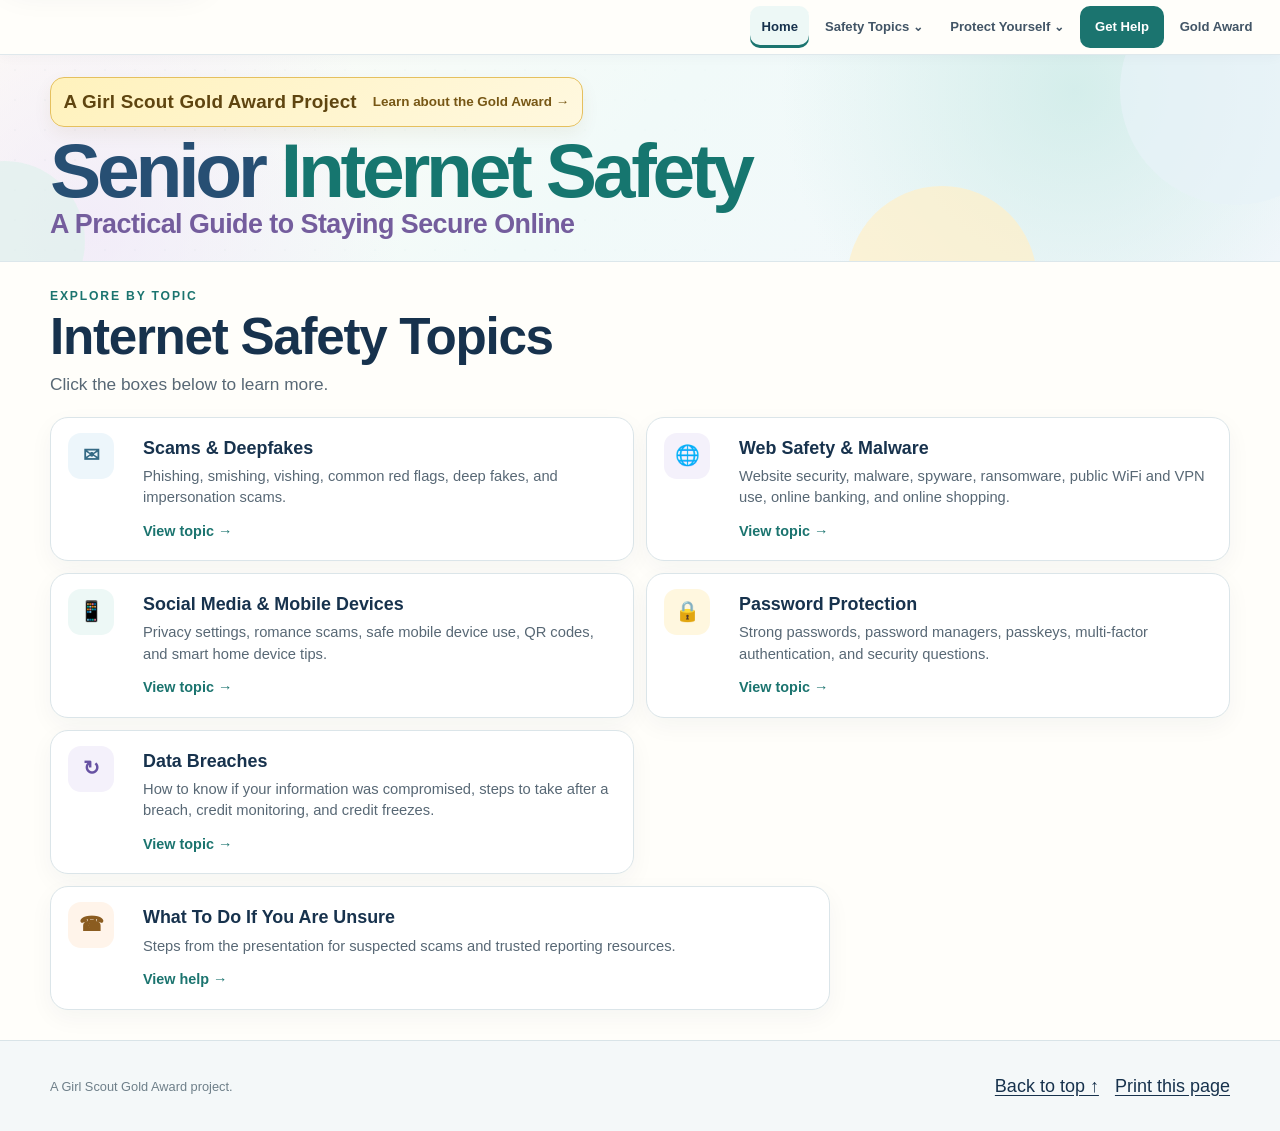
==== index.html @ 4752bda4 "First checkin" ====
<!DOCTYPE html>

<html lang="en">
<head>
<meta charset="utf-8"/>
<meta content="width=device-width, initial-scale=1" name="viewport"/>
<meta content="Online Safety for Seniors. A Girl Scout Gold Award project." name="description"/>
<meta content="#fffefa" name="theme-color"/>
<title>Online Safety for Seniors | Senior Internet Safety</title>
<link href="css/styles.css" rel="stylesheet"/>
</head>
<body>
<a class="skip-link" href="#main">Skip to main content</a>
<header class="site-header" id="top">
<div class="nav-shell">
<button aria-controls="site-nav" aria-expanded="false" aria-label="Open navigation" class="menu-button" type="button"><span aria-hidden="true">☰</span></button>
<nav aria-label="Main navigation" class="site-nav" id="site-nav"><a aria-current="page" href="index.html">Home</a><details class="nav-group"><summary class="nav-group-label">Safety Topics <span aria-hidden="true" class="nav-arrow">⌄</span></summary><div class="nav-dropdown"><a href="scams.html">Scams &amp; Deepfakes</a><a href="web-safety.html">Web Safety &amp; Malware</a><a href="social-mobile.html">Social Media &amp; Mobile</a></div></details><details class="nav-group"><summary class="nav-group-label">Protect Yourself <span aria-hidden="true" class="nav-arrow">⌄</span></summary><div class="nav-dropdown"><a href="protect-yourself.html">Password Protection</a><a href="data-breaches.html">Data Breaches &amp; Credit Protection</a></div></details><a class="nav-help" href="get-help.html">Get Help</a><a href="gold-award.html">Gold Award</a></nav>
</div>
</header>
<main id="main">
<section aria-labelledby="hero-title" class="hero home-hero">
<div aria-hidden="true" class="hero-orb orb-one"></div>
<div aria-hidden="true" class="hero-orb orb-two"></div>
<div aria-hidden="true" class="hero-orb orb-three"></div>
<div class="shell home-hero-grid">
<div class="hero-copy">
<a aria-label="Learn about this Girl Scout Gold Award project" class="gold-award-banner" href="gold-award.html">
<span class="gold-award-label">A Girl Scout Gold Award Project</span>
<span class="gold-award-link">Learn about the Gold Award →</span>
</a>
<h1 id="hero-title"><span class="hero-title-senior">Senior</span> <span class="hero-title-security">Internet Safety</span></h1>
<p class="hero-tagline">A Practical Guide to Staying Secure Online</p>
</div>
</div>
</section>
<section aria-labelledby="topics-title" class="section topic-directory">
<div class="shell">
<div class="section-heading compact-heading">
<p class="eyebrow teal">Explore by topic</p>
<h2 id="topics-title">Internet Safety Topics</h2>
<p>Click the boxes below to learn more.</p>
</div>
<div class="topic-grid">
<a class="topic-link-card" href="scams.html"><span class="topic-card-icon">✉</span><div><h3>Scams &amp; Deepfakes</h3><p>Phishing, smishing, vishing, common red flags, deep fakes, and impersonation scams.</p><strong>View topic →</strong></div></a>
<a class="topic-link-card" href="web-safety.html"><span class="topic-card-icon">🌐</span><div><h3>Web Safety &amp; Malware</h3><p>Website security, malware, spyware, ransomware, public WiFi and VPN use, online banking, and online shopping.</p><strong>View topic →</strong></div></a>
<a class="topic-link-card" href="social-mobile.html"><span class="topic-card-icon">📱</span><div><h3>Social Media &amp; Mobile Devices</h3><p>Privacy settings, romance scams, safe mobile device use, QR codes, and smart home device tips.</p><strong>View topic →</strong></div></a>
<a class="topic-link-card" href="protect-yourself.html"><span class="topic-card-icon">🔒</span><div><h3>Password Protection</h3><p>Strong passwords, password managers, passkeys, multi-factor authentication, and security questions.</p><strong>View topic →</strong></div></a>
<a class="topic-link-card" href="data-breaches.html"><span class="topic-card-icon">↻</span><div><h3>Data Breaches</h3><p>How to know if your information was compromised, steps to take after a breach, credit monitoring, and credit freezes.</p><strong>View topic →</strong></div></a>
<a class="topic-link-card topic-help-card" href="get-help.html"><span class="topic-card-icon">☎</span><div><h3>What To Do If You Are Unsure</h3><p>Steps from the presentation for suspected scams and trusted reporting resources.</p><strong>View help →</strong></div></a>
</div>
</div>
</section>
</main>
<footer class="site-footer">
<div class="shell footer-grid">
<div><p class="footer-small">A Girl Scout Gold Award project.</p></div>
<div class="footer-links"><a href="#top">Back to top ↑</a><button id="print-page" type="button">Print this page</button></div>
</div>
</footer>
<script defer="" src="js/script.js"></script>
</body>
</html>
---- css/styles.css ----
:root {
  --navy: #241a4c;
  --navy-2: #312566;
  --purple: #6655dc;
  --purple-soft: #f0edff;
  --violet: #8b5cf6;
  --teal: #0f9f94;
  --teal-soft: #e8f8f6;
  --gold: #f3b51b;
  --gold-soft: #fff6d9;
  --red: #c43b4e;
  --red-soft: #fff0f2;
  --ink: #1f2430;
  --muted: #5e6472;
  --line: #dedfea;
  --paper: #ffffff;
  --wash: #f8f8fc;
  --shadow: 0 18px 50px rgba(38, 26, 76, .10);
  --radius-lg: 28px;
  --radius-md: 18px;
  --radius-sm: 12px;
  --max: 1180px;
  --base-size: 18px;
}

* { box-sizing: border-box; }
html { scroll-behavior: smooth; scroll-padding-top: 92px; }
body {
  margin: 0;
  font-family: Inter, ui-sans-serif, system-ui, -apple-system, BlinkMacSystemFont, "Segoe UI", sans-serif;
  color: var(--ink);
  background: var(--paper);
  font-size: var(--base-size);
  line-height: 1.6;
  text-rendering: optimizeLegibility;
}
body.large-text { --base-size: 20px; }
button, a { font: inherit; }
a { color: inherit; }
button { cursor: pointer; }
img, svg { max-width: 100%; }

.skip-link {
  position: fixed;
  top: 8px;
  left: 8px;
  z-index: 999;
  transform: translateY(-160%);
  background: #fff;
  color: #111;
  padding: .65rem 1rem;
  border-radius: 8px;
  box-shadow: var(--shadow);
}
.skip-link:focus { transform: translateY(0); }

.shell { width: min(calc(100% - 36px), var(--max)); margin-inline: auto; }

.site-header {
  position: sticky;
  top: 0;
  z-index: 100;
  background: rgba(255,255,255,.95);
  backdrop-filter: blur(14px);
  border-bottom: 1px solid rgba(222,223,234,.85);
}
.nav-shell {
  min-height: 78px;
  width: min(calc(100% - 32px), 1260px);
  margin-inline: auto;
  display: flex;
  align-items: center;
  gap: 18px;
}
.brand {
  display: inline-flex;
  align-items: center;
  gap: 0;
  color: var(--navy);
  text-decoration: none;
  min-width: max-content;
}
.brand strong { display: block; font-size: 1rem; line-height: 1.1; }
.brand small { display: block; color: var(--muted); font-size: .72rem; margin-top: 3px; white-space: nowrap; }
.site-nav {
  margin-left: auto;
  display: flex;
  align-items: center;
  gap: 4px;
}
.site-nav a {
  text-decoration: none;
  font-weight: 700;
  font-size: .82rem;
  padding: .62rem .72rem;
  border-radius: 10px;
  color: #464b58;
}
.site-nav a:hover, .site-nav a:focus-visible { background: var(--purple-soft); color: var(--navy); }
.site-nav .nav-help { background: var(--navy); color: #fff; padding-inline: .95rem; }
.site-nav .nav-help:hover, .site-nav .nav-help:focus-visible { background: var(--purple); color: #fff; }
.menu-button { display: none; }

.hero {
  position: relative;
  overflow: hidden;
  background:
    radial-gradient(circle at 78% 12%, rgba(126,91,255,.42), transparent 30%),
    linear-gradient(135deg, #201844 0%, #2d215c 52%, #211b47 100%);
  color: #fff;
  padding: 84px 0 72px;
}
.hero::before {
  content: "";
  position: absolute;
  inset: 0;
  background-image: linear-gradient(rgba(255,255,255,.022) 1px, transparent 1px), linear-gradient(90deg, rgba(255,255,255,.022) 1px, transparent 1px);
  background-size: 34px 34px;
  mask-image: linear-gradient(to bottom, rgba(0,0,0,.55), transparent);
}
.hero-orb { position: absolute; border-radius: 999px; filter: saturate(110%); opacity: .9; }
.orb-one { width: 250px; height: 250px; right: -90px; top: -62px; background: rgba(96,78,214,.46); }
.orb-two { width: 200px; height: 200px; right: 13%; bottom: -120px; background: rgba(243,181,27,.22); }
.orb-three { width: 170px; height: 170px; left: -80px; bottom: -50px; background: rgba(15,159,148,.22); }
.hero-grid {
  position: relative;
  z-index: 1;
  display: grid;
  grid-template-columns: 1.2fr .8fr;
  gap: 60px;
  align-items: center;
}
.eyebrow {
  margin: 0 0 .5rem;
  font-size: .76rem;
  text-transform: uppercase;
  letter-spacing: .15em;
  font-weight: 900;
  color: #d2cafe;
}
.eyebrow.gold { color: var(--gold); }
.eyebrow.purple { color: var(--purple); }
.eyebrow.teal { color: var(--teal); }
.eyebrow.red { color: var(--red); }
.hero h1 {
  font-family: Georgia, "Times New Roman", serif;
  font-size: clamp(3.1rem, 7vw, 5.8rem);
  line-height: .95;
  margin: 0 0 1.25rem;
  letter-spacing: -.04em;
}
.hero-subtitle { max-width: 760px; font-size: clamp(1.15rem, 2.1vw, 1.45rem); color: #e7e2f7; margin: 0 0 1.1rem; }
.presented-by { color: #bbb5d3; margin: 0 0 1.5rem; }
.presented-by strong { color: #fff; }
.hero-actions { display: flex; flex-wrap: wrap; gap: 12px; margin: 1.6rem 0 1.25rem; }
.button {
  display: inline-flex;
  align-items: center;
  justify-content: center;
  gap: .4rem;
  border-radius: 12px;
  padding: .82rem 1.05rem;
  font-weight: 850;
  text-decoration: none;
  border: 2px solid transparent;
  transition: transform .18s ease, box-shadow .18s ease, background .18s ease;
}
.button:hover { transform: translateY(-2px); }
.button-primary { background: var(--gold); color: #2c2452; box-shadow: 0 10px 22px rgba(243,181,27,.18); }
.button-secondary { background: rgba(255,255,255,.08); color: #fff; border-color: rgba(255,255,255,.35); }
.button-outline { border-color: var(--navy); color: var(--navy); background: #fff; }
.hero-note { max-width: 700px; font-size: .92rem; color: #c8c3da; padding-left: 1rem; border-left: 3px solid var(--gold); }
.hero-card {
  background: rgba(255,255,255,.96);
  color: var(--ink);
  border-radius: var(--radius-lg);
  padding: 28px;
  box-shadow: 0 24px 70px rgba(10,7,28,.26);
}
.card-kicker { color: var(--teal); font-weight: 900; text-transform: uppercase; letter-spacing: .13em; font-size: .72rem; margin: 0; }
.hero-card h2 { font-family: Georgia, serif; color: var(--navy); font-size: 1.7rem; margin: .35rem 0 1.1rem; }
.golden-rules { list-style: none; padding: 0; margin: 0; display: grid; gap: 12px; }
.golden-rules li { display: grid; grid-template-columns: 38px 1fr; gap: 10px; align-items: start; }
.golden-rules span { width: 32px; height: 32px; border-radius: 50%; display: grid; place-items: center; background: var(--gold); color: var(--navy); font-weight: 900; }
.golden-rules p { margin: 0; font-size: .9rem; color: #4c5060; }
.golden-rules strong { color: var(--ink); }

.quick-strip { background: #fff; border-bottom: 1px solid var(--line); }
.quick-grid { display: grid; grid-template-columns: repeat(4, 1fr); gap: 0; }
.quick-card {
  display: flex;
  align-items: center;
  gap: 12px;
  padding: 22px 16px;
  text-decoration: none;
  border-right: 1px solid var(--line);
}
.quick-card:first-child { border-left: 1px solid var(--line); }
.quick-card:hover { background: var(--wash); }
.quick-icon { width: 42px; height: 42px; border-radius: 13px; background: var(--purple-soft); color: var(--purple); display: grid; place-items: center; font-weight: 950; font-size: 1.1rem; flex: 0 0 auto; }
.quick-icon.danger { background: var(--red-soft); color: var(--red); }
.quick-icon.help { background: var(--teal-soft); color: var(--teal); }
.quick-card strong { display: block; font-size: .86rem; color: var(--navy); }
.quick-card small { display: block; font-size: .72rem; color: var(--muted); }

.section { padding: 92px 0; }
.section-light { background: var(--wash); }
.section-tint { background: #f7f5ff; }
.section-dark { background: linear-gradient(135deg, #25194d, #36256e); color: #fff; }
.section-number-row { display: flex; align-items: center; justify-content: space-between; margin-bottom: 12px; }
.section-number { font-family: Georgia, serif; font-size: 4rem; line-height: 1; color: var(--gold); font-weight: 800; }
.section-icon { width: 58px; height: 58px; border-radius: 16px; background: var(--purple); color: #fff; display: grid; place-items: center; font-weight: 900; box-shadow: 0 10px 20px rgba(102,85,220,.18); }
.section-icon.glow { background: linear-gradient(135deg, #775cff, #9f67ff); box-shadow: 0 0 30px rgba(130,91,255,.4); }
.section-heading { max-width: 850px; margin-bottom: 34px; }
.section-heading h2 { font-family: Georgia, "Times New Roman", serif; color: var(--navy); font-size: clamp(2.3rem, 4vw, 3.7rem); line-height: 1.08; letter-spacing: -.025em; margin: .25rem 0 1rem; }
.section-heading p:not(.eyebrow) { color: var(--muted); font-size: 1.08rem; margin: 0; }
.section-heading.inverse h2, .section-heading.inverse p:not(.eyebrow) { color: #fff; }
.section-heading.inverse p:not(.eyebrow) { color: #d7d0e9; }
.section-heading.centered { text-align: center; max-width: 800px; margin: 0 auto 38px; }
.compact-heading { margin-bottom: 26px; }

.spotter-layout { display: grid; grid-template-columns: .86fr 1.14fr; gap: 34px; align-items: center; }
.phone-demo { width: min(100%, 440px); margin-inline: auto; background: #171821; padding: 16px; border: 10px solid #171821; border-radius: 34px; box-shadow: var(--shadow); }
.phone-top { display: flex; justify-content: space-between; align-items: center; color: #fff; padding: 2px 8px 12px; font-size: .72rem; }
.message-meta { color: #c5c8d4; font-size: .72rem; text-align: center; padding: 10px 6px 16px; }
.message-bubble { background: #e9e9ee; color: #11131a; padding: 16px 18px; border-radius: 20px 20px 20px 6px; font-size: .9rem; line-height: 1.45; }
.fake-link { color: #285bba; text-decoration: underline; overflow-wrap: anywhere; }
.demo-caption { color: #aeb2c1; font-size: .68rem; margin: 12px 6px 2px; text-align: center; }
.red-flag-panel { background: #fff; border: 1px solid var(--line); border-radius: var(--radius-lg); padding: 30px; box-shadow: var(--shadow); }
.red-flag-panel h3 { color: var(--navy); font-family: Georgia, serif; font-size: 1.8rem; margin: 0; }
.red-flag-panel > p { color: var(--muted); margin: .2rem 0 1rem; }
.flag-buttons { display: flex; flex-wrap: wrap; gap: 10px; }
.flag-choice { border: 2px solid #d8d4ef; background: #fff; color: var(--navy); border-radius: 999px; padding: .6rem .8rem; font-weight: 800; }
.flag-choice:hover, .flag-choice.active { border-color: var(--purple); background: var(--purple-soft); }
.flag-result { min-height: 84px; margin: 18px 0; border-left: 4px solid var(--purple); background: #f7f5ff; border-radius: 0 12px 12px 0; padding: 14px 16px; color: #4c4861; }
.safe-response { display: flex; gap: 12px; background: var(--teal-soft); color: #234843; padding: 15px 16px; border-radius: 14px; }
.safe-response > span { width: 28px; height: 28px; display: grid; place-items: center; border-radius: 50%; background: var(--teal); color: #fff; font-weight: 900; flex: 0 0 auto; }
.safe-response p { margin: 0; }

.three-cards, .four-cards { display: grid; gap: 18px; margin: 30px 0; }
.three-cards { grid-template-columns: repeat(3, 1fr); }
.four-cards { grid-template-columns: repeat(4, 1fr); }
.info-card { border: 1px solid var(--line); border-radius: var(--radius-md); padding: 24px; background: #fff; box-shadow: 0 8px 24px rgba(31,36,48,.045); }
.info-card h3 { color: var(--navy); font-size: 1.25rem; margin: .8rem 0 .45rem; }
.info-card p { color: var(--muted); margin: 0; }
.info-card.emphasized { border-top: 5px solid var(--purple); }
.mini-icon { width: 46px; height: 46px; border-radius: 13px; background: var(--purple-soft); color: var(--purple); display: grid; place-items: center; font-weight: 900; font-size: 1.05rem; }
.scam-types .info-card:nth-child(2) .mini-icon { background: var(--teal-soft); color: var(--teal); }
.scam-types .info-card:nth-child(3) .mini-icon { background: var(--gold-soft); color: #956800; }

.content-grid { display: grid; gap: 22px; margin: 34px 0; }
.two-wide { grid-template-columns: repeat(2, 1fr); }
.panel { background: var(--wash); border-radius: var(--radius-md); border: 1px solid var(--line); padding: 28px; }
.panel-red { background: var(--red-soft); border-color: #f0c6cd; }
.panel-violet { background: var(--purple-soft); border-color: #d9d1ff; }
.panel-label { margin: 0 0 .25rem; font-size: .72rem; font-weight: 900; text-transform: uppercase; letter-spacing: .12em; color: var(--red); }
.panel-violet .panel-label { color: var(--purple); }
.panel h3 { font-family: Georgia, serif; color: var(--navy); font-size: 1.65rem; margin: .2rem 0 .8rem; }
ul { padding-left: 1.2rem; }
li + li { margin-top: .45rem; }
.check-list { list-style: none; padding: 0; margin: 0; }
.check-list li { position: relative; padding-left: 1.8rem; }
.check-list li::before { content: "✓"; position: absolute; left: 0; top: .05rem; width: 1.25rem; height: 1.25rem; display: grid; place-items: center; border-radius: 50%; background: var(--teal); color: #fff; font-size: .7rem; font-weight: 900; }
.warning-list li::before { content: "!"; background: var(--red); }
.callout { background: #fff; border-radius: 12px; padding: 14px 16px; border: 1px solid #d9d1ff; margin: 1rem 0; }
.small-note { color: var(--muted); font-size: .86rem; }

.scam-tabs { border: 1px solid var(--line); border-radius: var(--radius-md); overflow: hidden; margin: 36px 0; box-shadow: 0 12px 28px rgba(31,36,48,.05); }
.tab-list { display: grid; grid-template-columns: repeat(3, 1fr); background: #f4f3fa; border-bottom: 1px solid var(--line); }
.tab-list button { border: 0; padding: .9rem; background: transparent; color: var(--navy); font-weight: 850; }
.tab-list button[aria-selected="true"] { background: var(--navy); color: #fff; }
.tab-panel { padding: 28px; background: #fff; }
.tab-panel h3 { font-family: Georgia, serif; font-size: 1.55rem; color: var(--navy); margin: 0 0 1rem; }
.example-stack { display: grid; gap: 10px; }
.example-stack p { margin: 0; background: var(--purple-soft); border-radius: 10px; padding: 11px 13px; }

.response-card { border-radius: var(--radius-lg); padding: 30px; margin: 38px 0 20px; display: grid; grid-template-columns: .78fr 1.22fr; gap: 28px; align-items: start; }
.response-card-important { background: linear-gradient(135deg, #fff5f6, #f8f5ff); border: 1px solid #f0c6cd; }
.response-card h3 { font-family: Georgia, serif; color: var(--navy); font-size: 2rem; margin: .25rem 0 0; }
.steps-list { list-style: none; padding: 0; margin: 0; display: grid; gap: 12px; }
.steps-list li { display: grid; grid-template-columns: 36px 1fr; gap: 10px; align-items: start; }
.steps-list li > span { width: 32px; height: 32px; border-radius: 50%; display: grid; place-items: center; background: var(--gold); color: var(--navy); font-weight: 900; }
.steps-list p { margin: 0; }

.action-details, .learning-details { border: 1px solid var(--line); border-radius: var(--radius-md); background: #fff; overflow: hidden; margin-top: 18px; }
.action-details summary, .learning-details summary { list-style: none; cursor: pointer; padding: 20px 22px; font-weight: 900; color: var(--navy); display: flex; justify-content: space-between; gap: 16px; align-items: center; }
.action-details summary::-webkit-details-marker, .learning-details summary::-webkit-details-marker { display: none; }
.action-details summary::after, .learning-details summary::after { content: "+"; width: 30px; height: 30px; border-radius: 50%; background: var(--purple-soft); color: var(--purple); display: grid; place-items: center; flex: 0 0 auto; }
details[open] summary::after { content: "−"; }
.details-body { border-top: 1px solid var(--line); padding: 22px; }
.two-columns { display: grid; grid-template-columns: repeat(2, 1fr); gap: 28px; }
.two-columns h3 { color: var(--navy); margin-top: 0; }

.deepfake-story { display: grid; grid-template-columns: .8fr 70px 1.2fr; gap: 18px; align-items: center; background: rgba(255,255,255,.08); border: 1px solid rgba(255,255,255,.15); border-radius: var(--radius-lg); padding: 28px; }
.story-call { display: flex; align-items: center; gap: 14px; background: #fff; color: var(--ink); padding: 18px; border-radius: 16px; }
.avatar { width: 52px; height: 52px; border-radius: 50%; background: linear-gradient(135deg, var(--purple), var(--teal)); color: #fff; display: grid; place-items: center; font-weight: 900; flex: 0 0 auto; }
.story-call small, .story-call strong { display: block; }
.story-call p { margin: .45rem 0 0; color: var(--muted); }
.story-arrow { font-size: 2.5rem; color: var(--gold); text-align: center; }
.story-lessons h3 { font-family: Georgia, serif; font-size: 1.7rem; margin: 0 0 .6rem; }
.story-lessons em { color: var(--gold); font-style: normal; }
.story-lessons p { color: #d4cde6; margin: 0; }
.verify-grid { display: grid; grid-template-columns: repeat(5, 1fr); gap: 14px; margin-top: 26px; }
.verify-grid article { background: rgba(255,255,255,.08); border: 1px solid rgba(255,255,255,.14); border-radius: 16px; padding: 18px; }
.verify-grid span { width: 34px; height: 34px; border-radius: 50%; background: var(--gold); color: var(--navy); display: grid; place-items: center; font-weight: 900; }
.verify-grid h3 { font-size: 1.05rem; margin: .8rem 0 .35rem; }
.verify-grid p { color: #d6d0e7; margin: 0; font-size: .85rem; }

.browser-card { border: 1px solid var(--line); border-radius: var(--radius-lg); overflow: hidden; box-shadow: var(--shadow); margin: 30px 0; }
.browser-toolbar { background: #efeff5; padding: 12px 16px; display: flex; gap: 18px; align-items: center; }
.browser-dots { color: #a6a8b2; letter-spacing: .2em; font-size: .7rem; }
.address-bar { flex: 1; background: #fff; border: 1px solid #d9dae2; border-radius: 9px; padding: 7px 12px; font-size: .82rem; color: #424754; overflow-wrap: anywhere; }
.browser-body { display: grid; grid-template-columns: 1fr .9fr; gap: 36px; align-items: center; padding: 32px; background: #fff; }
.browser-body h3 { font-family: Georgia, serif; color: var(--navy); font-size: 1.8rem; margin: .2rem 0 .6rem; }
.url-parts { background: #171821; color: #fff; border-radius: 15px; padding: 20px; font-family: ui-monospace, SFMono-Regular, Menlo, Consolas, monospace; overflow-wrap: anywhere; }
.url-fake { color: #ff969f; text-decoration: line-through; text-decoration-thickness: 2px; }
.url-real { color: #83e1d8; font-weight: 900; }
.url-parts small { display: block; font-family: inherit; color: #bfc2cf; margin-top: 10px; }
.malware-grid { display: grid; grid-template-columns: repeat(4, 1fr); gap: 14px; }
.malware-grid article { background: var(--wash); border-radius: 12px; padding: 16px; }
.malware-grid h3 { margin: 0 0 .35rem; color: var(--navy); }
.malware-grid p { margin: 0; color: var(--muted); }
.wifi-banner { margin: 36px 0; background: var(--navy); color: #fff; border-radius: var(--radius-lg); display: grid; grid-template-columns: .8fr 1.2fr; gap: 30px; padding: 32px; }
.wifi-copy h3 { font-family: Georgia, serif; font-size: 1.85rem; margin: .25rem 0 .6rem; }
.wifi-copy p { color: #d6d0e7; margin-bottom: 0; }
.wifi-actions { display: grid; gap: 12px; align-content: center; }
.wifi-actions div { background: rgba(255,255,255,.08); border: 1px solid rgba(255,255,255,.13); border-radius: 12px; padding: 14px 16px; }
.wifi-actions strong, .wifi-actions span { display: block; }
.wifi-actions strong { color: var(--gold); }
.feature-columns { margin-top: 28px; }
.feature-columns article { border-top: 4px solid var(--teal); padding-top: 20px; }
.feature-columns h3 { color: var(--navy); font-family: Georgia, serif; font-size: 1.55rem; margin: .25rem 0 .6rem; }

.privacy-layout { display: grid; grid-template-columns: repeat(3, 1fr); gap: 18px; }
.privacy-card { background: #fff; border: 1px solid #ded9f6; border-radius: var(--radius-md); padding: 24px; }
.privacy-icon { width: 46px; height: 46px; border-radius: 13px; display: grid; place-items: center; background: var(--purple-soft); }
.privacy-card h3 { color: var(--navy); margin: .8rem 0 .35rem; }
.privacy-card p { margin: 0; color: var(--muted); }
.romance-card { display: grid; grid-template-columns: .85fr 1.15fr; gap: 28px; align-items: start; margin: 28px 0; background: #fff; border: 1px solid #f0c6cd; border-radius: var(--radius-lg); padding: 28px; }
.romance-card h3 { font-family: Georgia, serif; color: var(--navy); font-size: 1.8rem; margin: .25rem 0 .55rem; }
.romance-card p { margin-bottom: 0; color: var(--muted); }

.password-scorecard { background: var(--navy); color: #fff; border-radius: var(--radius-lg); padding: 30px; display: grid; grid-template-columns: .8fr 1.2fr; gap: 34px; align-items: center; }
.password-intro h3 { font-family: Georgia, serif; font-size: 1.9rem; margin: .25rem 0 .6rem; }
.password-intro p:not(.eyebrow) { color: #d5cfe7; }
.score-grid { display: grid; grid-template-columns: repeat(2, 1fr); gap: 10px; }
.score-grid div { background: rgba(255,255,255,.09); border: 1px solid rgba(255,255,255,.13); border-radius: 14px; padding: 16px; }
.score-grid span, .score-grid strong, .score-grid small { display: block; }
.score-grid span { color: var(--gold); font-size: 1.2rem; font-weight: 900; }
.score-grid strong { margin: .15rem 0; }
.score-grid small { color: #cfc9e2; }
.security-question-card { margin: 30px 0; border: 1px solid var(--line); border-radius: var(--radius-lg); padding: 28px; display: grid; grid-template-columns: 1fr 1fr; gap: 28px; align-items: center; }
.security-question-card h3 { font-family: Georgia, serif; color: var(--navy); font-size: 1.7rem; margin: .25rem 0 .55rem; }
.question-examples { display: grid; gap: 10px; }
.question-examples span { background: var(--purple-soft); color: #4a426f; padding: 12px 14px; border-radius: 10px; font-weight: 750; }
.breach-card { background: linear-gradient(135deg, #2a1d55, #3b2774); color: #fff; border-radius: var(--radius-lg); padding: 30px; margin: 34px 0; }
.breach-heading { display: flex; gap: 16px; align-items: center; }
.breach-heading h3 { font-family: Georgia, serif; font-size: 1.8rem; margin: .25rem 0; }
.breach-card > p { color: #d8d2e9; }
.horizontal-steps { grid-template-columns: repeat(4, 1fr); margin-top: 22px; }
.horizontal-steps li { grid-template-columns: 1fr; gap: 8px; background: rgba(255,255,255,.08); border: 1px solid rgba(255,255,255,.12); border-radius: 14px; padding: 15px; }
.credit-freeze-card { background: var(--teal-soft); border: 1px solid #bfe8e2; border-radius: var(--radius-lg); padding: 28px; display: flex; gap: 24px; align-items: center; justify-content: space-between; }
.credit-freeze-card h3 { font-family: Georgia, serif; color: var(--navy); font-size: 1.65rem; margin: .25rem 0 .45rem; }
.credit-freeze-card p { color: #4d6663; margin-bottom: 0; }

.help-section { background: linear-gradient(135deg, #201844, #312462); color: #fff; }
.resource-grid { display: grid; grid-template-columns: repeat(2, 1fr); gap: 14px; }
.resource-card { text-decoration: none; display: flex; align-items: flex-start; gap: 14px; background: #fff; color: var(--ink); padding: 18px; border-radius: 14px; border: 1px solid transparent; transition: transform .18s ease, border-color .18s ease; }
a.resource-card:hover { transform: translateY(-2px); border-color: #b7adf4; }
.resource-card > span { width: 42px; height: 42px; border-radius: 12px; display: grid; place-items: center; background: var(--purple-soft); color: var(--purple); font-weight: 900; flex: 0 0 auto; font-size: .8rem; }
.resource-card strong { color: var(--navy); }
.resource-card p { color: var(--muted); margin: .2rem 0 0; font-size: .86rem; }
.non-link { cursor: default; }
.help-reminder { max-width: 900px; margin: 28px auto 0; display: flex; gap: 14px; align-items: flex-start; background: rgba(255,255,255,.09); border: 1px solid rgba(255,255,255,.14); padding: 18px 20px; border-radius: 16px; }
.help-reminder > span { width: 34px; height: 34px; display: grid; place-items: center; background: var(--gold); color: var(--navy); border-radius: 50%; font-weight: 900; flex: 0 0 auto; }
.help-reminder p { margin: 0; color: #eeeaf8; }

.site-footer { background: #17122f; color: #d7d2e7; padding: 30px 0; }
.footer-grid { display: flex; justify-content: space-between; gap: 28px; align-items: center; }
.site-footer strong { color: #fff; font-size: 1.05rem; }
.site-footer p { margin: .15rem 0 0; }
.footer-small { color: #a9a4bc; font-size: .8rem; }
.footer-links { display: flex; align-items: center; gap: 16px; }
.footer-links a, .footer-links button { color: #fff; background: transparent; border: 0; text-decoration: underline; text-underline-offset: 3px; padding: 0; }

:focus-visible { outline: 3px solid #16b9ac; outline-offset: 3px; }

@media (max-width: 1080px) {
  .site-nav a { font-size: .75rem; padding-inline: .5rem; }
  .verify-grid { grid-template-columns: repeat(3, 1fr); }
  .four-cards { grid-template-columns: repeat(2, 1fr); }
  .quick-grid { grid-template-columns: repeat(2, 1fr); }
  .quick-card:nth-child(2) { border-right: 1px solid var(--line); }
  .quick-card:nth-child(-n+2) { border-bottom: 1px solid var(--line); }
  .horizontal-steps { grid-template-columns: repeat(2, 1fr); }
}

@media (max-width: 900px) {
  html { scroll-padding-top: 76px; }
  .nav-shell { min-height: 70px; }
  .menu-button { display: inline-flex; align-items: center; gap: 7px; margin-left: auto; border: 1px solid var(--line); background: #fff; color: var(--navy); border-radius: 10px; padding: .5rem .65rem; font-weight: 800; }
  .site-nav { display: none; position: absolute; top: 70px; left: 0; right: 0; background: #fff; border-bottom: 1px solid var(--line); padding: 10px 18px 18px; box-shadow: var(--shadow); }
  .site-nav.open { display: grid; }
  .site-nav a { padding: .75rem; font-size: .9rem; }
  .text-controls { margin-left: 0; }
  .hero { padding-top: 64px; }
  .hero-grid, .spotter-layout, .response-card, .browser-body, .wifi-banner, .password-scorecard, .security-question-card, .romance-card { grid-template-columns: 1fr; }
  .hero-card { max-width: 660px; }
  .three-cards, .privacy-layout { grid-template-columns: 1fr 1fr; }
  .deepfake-story { grid-template-columns: 1fr; }
  .story-arrow { transform: rotate(90deg); }
  .malware-grid { grid-template-columns: repeat(2, 1fr); }
}

@media (max-width: 680px) {
  .shell { width: min(calc(100% - 26px), var(--max)); }
  .brand small { display: none; }
  .brand strong { font-size: .84rem; }
  .menu-label { display: none; }
  .hero { padding: 54px 0 46px; }
  .hero h1 { font-size: clamp(3rem, 15vw, 4.6rem); }
  .hero-card { padding: 22px; }
  .section { padding: 68px 0; }
  .section-number { font-size: 3.1rem; }
  .section-icon { width: 50px; height: 50px; }
  .section-heading h2 { font-size: 2.2rem; }
  .quick-grid, .three-cards, .four-cards, .two-wide, .two-columns, .privacy-layout, .resource-grid, .horizontal-steps, .verify-grid, .malware-grid { grid-template-columns: 1fr; }
  .quick-card { border-left: 1px solid var(--line); border-right: 1px solid var(--line); border-bottom: 1px solid var(--line); }
  .tab-list { grid-template-columns: 1fr; }
  .tab-list button { border-bottom: 1px solid var(--line); }
  .score-grid { grid-template-columns: 1fr 1fr; }
  .credit-freeze-card { align-items: flex-start; flex-direction: column; }
  .footer-grid { align-items: flex-start; flex-direction: column; }
  .footer-links { flex-wrap: wrap; }
}

@media (prefers-reduced-motion: reduce) {
  html { scroll-behavior: auto; }
  *, *::before, *::after { animation-duration: .001ms !important; animation-iteration-count: 1 !important; transition-duration: .001ms !important; }
}

@media print {
  :root { --base-size: 12pt; }
  body { background: #fff; color: #000; }
  .site-header, .hero-orb, .quick-strip, .hero-actions, .menu-button, .footer-links, .flag-buttons { display: none !important; }
  .hero, .section-dark, .help-section, .breach-card, .password-scorecard, .wifi-banner { background: #fff !important; color: #000 !important; }
  .hero { padding: 20px 0; }
  .hero-grid { display: block; }
  .hero h1, .section-heading h2, .section-heading.inverse h2, .help-section h2, .breach-card h3, .password-scorecard h3 { color: #000 !important; }
  .hero-subtitle, .hero-note, .section-heading.inverse p:not(.eyebrow), .story-lessons p, .verify-grid p, .wifi-copy p, .password-intro p:not(.eyebrow), .breach-card > p, .help-reminder p { color: #333 !important; }
  .hero-card, .panel, .info-card, .resource-card, .privacy-card, .romance-card, .browser-card, .response-card, .security-question-card, .credit-freeze-card, .action-details, .learning-details { box-shadow: none !important; break-inside: avoid; }
  .verify-grid article, .horizontal-steps li, .score-grid div, .wifi-actions div, .help-reminder { background: #fff !important; color: #000 !important; border: 1px solid #bbb !important; }
  .resource-card { border: 1px solid #bbb !important; }
  a { text-decoration: none; }
  details { display: block; }
  details > * { display: block !important; }
  details summary::after { display: none; }
  .section { padding: 28px 0; }
}

/* =========================================================
   LIGHT, SENIOR-FRIENDLY THEME
   Calm high-contrast colors, larger visual targets, minimal dark blocks.
   ========================================================= */
:root {
  --navy: #17324d;
  --navy-2: #24465f;
  --purple: #6752a3;
  --purple-soft: #f4f1fb;
  --violet: #7861b0;
  --teal: #1b746f;
  --teal-soft: #edf8f6;
  --gold: #d89b20;
  --gold-soft: #fff7df;
  --red: #a93b45;
  --red-soft: #fff2f2;
  --ink: #25313b;
  --muted: #586875;
  --line: #d8e2e7;
  --paper: #fffefa;
  --wash: #f6fafb;
  --sky-soft: #edf6fb;
  --peach-soft: #fff4ea;
  --shadow: 0 12px 34px rgba(23, 50, 77, .08);
}

body {
  background: var(--paper);
  color: var(--ink);
  font-family: "Segoe UI", Arial, Helvetica, sans-serif;
  line-height: 1.68;
}

.site-header {
  background: rgba(255, 254, 250, .97);
  border-bottom-color: #dfe8ec;
  box-shadow: 0 2px 12px rgba(23, 50, 77, .035);
}

.brand { color: var(--navy); }
.brand-mark {
  background: var(--teal);
  border-radius: 12px;
  box-shadow: 0 5px 14px rgba(27, 116, 111, .16);
}
.site-nav a { color: #425566; }
.site-nav a:hover,
.site-nav a:focus-visible { background: var(--teal-soft); color: var(--navy); }
.site-nav .nav-help { background: var(--teal); color: #fff; }
.site-nav .nav-help:hover,
.site-nav .nav-help:focus-visible { background: #145e5a; }
.hero::before {
  background-image: radial-gradient(circle, rgba(27,116,111,.09) 1.3px, transparent 1.3px);
  background-size: 28px 28px;
  mask-image: linear-gradient(to right, rgba(0,0,0,.38), transparent 68%);
}
.hero-orb { opacity: .72; filter: none; }
.orb-one { background: #e9e2f7; }
.orb-two { background: #f8e5b7; }
.orb-three { background: #dcefeb; }
.eyebrow { color: var(--teal); }
.eyebrow.gold { color: #9a6810; }
.hero h1 {
  font-family: "Segoe UI", Arial, Helvetica, sans-serif;
  color: var(--navy);
  font-size: clamp(3rem, 6.6vw, 5.4rem);
  line-height: .98;
  letter-spacing: -.045em;
  font-weight: 800;
}
.hero-subtitle { color: #455b6a; font-size: clamp(1.16rem, 2.1vw, 1.42rem); }
.presented-by { color: #627481; }
.presented-by strong { color: var(--navy); }
.button-primary { background: var(--teal); color: #fff; box-shadow: 0 8px 18px rgba(27,116,111,.16); }
.button-primary:hover { background: #145e5a; }
.button-secondary { background: #fff; color: var(--navy); border-color: #a9bdc7; }
.button-secondary:hover { background: var(--sky-soft); }
.button-outline { border-color: var(--teal); color: var(--teal); background: #fff; }
.hero-note { color: #586d79; border-left-color: var(--gold); }
.hero-card {
  background: rgba(255,255,255,.98);
  border: 1px solid #dbe6ea;
  box-shadow: 0 18px 44px rgba(23,50,77,.10);
}
.hero-card h2 {
  font-family: "Segoe UI", Arial, Helvetica, sans-serif;
  color: var(--navy);
  font-weight: 800;
}
.golden-rules span { background: var(--gold-soft); color: #80580f; border: 1px solid #efd58f; }
.golden-rules p { color: #53646f; }

.quick-strip { background: #fffefa; }
.quick-card:hover { background: var(--sky-soft); }
.quick-icon { background: var(--sky-soft); color: #356a85; }
.quick-icon.danger { background: var(--red-soft); color: var(--red); }
.quick-icon.help { background: var(--teal-soft); color: var(--teal); }

.section { padding: 90px 0; }
.section-light { background: var(--wash); }
.section-tint { background: #f8f6fc; }
.section-dark {
  background: linear-gradient(135deg, #f1f8fb 0%, #f8f6fc 56%, #f6fbf8 100%);
  color: var(--ink);
  border-block: 1px solid #dfe8ec;
}
.section-number { color: #bc8120; }
.section-icon {
  background: var(--teal-soft);
  color: var(--teal);
  border: 1px solid #cfe6e2;
  box-shadow: none;
}
.section-icon.glow { background: var(--purple-soft); color: var(--purple); box-shadow: none; border-color: #ddd5ef; }
.section-heading h2,
.panel h3,
.response-card h3,
.tab-panel h3,
.browser-body h3,
.feature-columns h3,
.romance-card h3,
.security-question-card h3,
.credit-freeze-card h3,
.breach-heading h3,
.password-intro h3,
.wifi-copy h3,
.story-lessons h3 {
  font-family: "Segoe UI", Arial, Helvetica, sans-serif;
  font-weight: 800;
}
.section-heading.inverse h2 { color: var(--navy); }
.section-heading.inverse p:not(.eyebrow) { color: var(--muted); }

.info-card,
.red-flag-panel,
.action-details,
.learning-details,
.browser-card,
.privacy-card,
.romance-card,
.security-question-card {
  box-shadow: 0 8px 24px rgba(23,50,77,.045);
}
.info-card { border-color: #dbe5e9; }
.info-card.emphasized { border-top-color: var(--teal); }
.info-card h3 { color: var(--navy); }
.mini-icon { background: var(--sky-soft); color: #356a85; }
.scam-types .info-card:nth-child(2) .mini-icon { background: var(--teal-soft); color: var(--teal); }
.scam-types .info-card:nth-child(3) .mini-icon { background: var(--gold-soft); color: #8b6213; }
.panel-violet { background: #f6f3fb; border-color: #ddd7ea; }
.panel-red { background: #fff5f3; border-color: #efd5d1; }
.callout { border-color: #ccdce2; }
.flag-result { background: var(--sky-soft); border-left-color: #4b86a4; color: #3e5664; }
.safe-response { background: var(--teal-soft); color: #315b57; }

.tab-list { background: #f1f6f8; }
.tab-list button[aria-selected="true"] { background: var(--teal); color: #fff; }
.example-stack p { background: var(--sky-soft); }

.response-card-important { background: linear-gradient(135deg, #fff6f2, #f5f9fb); border-color: #ead9d3; }
.action-details summary::after,
.learning-details summary::after { background: var(--sky-soft); color: #356a85; }

.deepfake-story {
  background: #fff;
  border-color: #d8e4e9;
  box-shadow: 0 10px 28px rgba(23,50,77,.055);
}
.story-call { border: 1px solid #dce7eb; box-shadow: none; }
.avatar { background: linear-gradient(135deg, #7c68a9, #4f8f8a); }
.story-arrow { color: #b97d14; }
.story-lessons em { color: #9c6b14; font-weight: 800; }
.story-lessons p { color: var(--muted); }
.verify-grid article { background: #fff; border-color: #d8e4e9; }
.verify-grid span { background: var(--gold-soft); color: #80580f; border: 1px solid #efd58f; }
.verify-grid h3 { color: var(--navy); }
.verify-grid p { color: var(--muted); }

.browser-toolbar { background: #eef3f5; }
.url-parts { background: #f6f8f9; color: var(--ink); border: 1px solid #d7e1e5; }
.url-fake { color: #a93b45; }
.url-real { color: #17675f; }
.url-parts small { color: #62727d; }
.malware-grid article { background: #f5f9fa; border: 1px solid #e0e8eb; }

.wifi-banner {
  background: linear-gradient(135deg, #edf7fb, #f2faf7);
  color: var(--ink);
  border: 1px solid #d5e5e8;
}
.wifi-copy p { color: var(--muted); }
.wifi-actions div { background: #fff; border-color: #d7e4e7; }
.wifi-actions strong { color: #8e6414; }

.password-scorecard {
  background: linear-gradient(135deg, #f4f1fb, #edf7fb);
  color: var(--ink);
  border: 1px solid #d9e2e8;
}
.password-intro p:not(.eyebrow) { color: var(--muted); }
.score-grid div { background: #fff; border-color: #d7e2e6; }
.score-grid span { color: #986814; }
.score-grid small { color: var(--muted); }
.question-examples span { background: var(--sky-soft); color: #3f5c6b; }

.breach-card {
  background: linear-gradient(135deg, #f3f8fb, #f5f2fa);
  color: var(--ink);
  border: 1px solid #d9e2e8;
}
.breach-card > p { color: var(--muted); }
.horizontal-steps li { background: #fff; border-color: #d8e3e7; }
.credit-freeze-card { background: #eff9f6; border-color: #cfe5df; }

.help-section {
  background: linear-gradient(135deg, #eef7fb 0%, #fffaf0 48%, #f0f9f6 100%);
  color: var(--ink);
  border-top: 1px solid #dbe6e9;
}
.help-section .section-heading.inverse h2 { color: var(--navy); }
.help-section .section-heading.inverse p:not(.eyebrow) { color: var(--muted); }
.resource-card { border-color: #d9e4e8; }
.resource-card > span { background: var(--sky-soft); color: #356a85; }
.help-reminder { background: #fff; border-color: #d6e3e7; color: var(--ink); }
.help-reminder p { color: #536873; }
.help-reminder > span { background: var(--gold-soft); color: #80580f; border: 1px solid #efd58f; }

.site-footer { background: #f4f8f9; color: #526672; border-top: 1px solid #d9e4e8; }
.site-footer strong { color: var(--navy); }
.footer-small { color: #6e7f89; }
.footer-links a,
.footer-links button { color: var(--navy); }

:focus-visible { outline-color: #247d77; }

@media (max-width: 900px) {
  .site-nav { background: #fffefa; }
}

@media print {
  .hero, .section-dark, .help-section, .breach-card, .password-scorecard, .wifi-banner { border: 0 !important; }
}


/* --- Multi-page navigation and topic directory --- */
.site-nav a[aria-current="page"] { background: var(--teal-soft); color: var(--navy); box-shadow: inset 0 -3px 0 var(--teal); }
.site-nav .nav-help[aria-current="page"] { background: var(--teal); color: #fff; box-shadow: none; }
.topic-icon-row { display: flex; align-items: center; gap: 12px; margin-bottom: 18px; }
.topic-directory { background: #fffefa; }
.topic-grid { display: grid; grid-template-columns: repeat(2, minmax(0,1fr)); gap: 20px; margin-top: 34px; }
.topic-link-card { display: grid; grid-template-columns: 62px 1fr; gap: 18px; align-items: start; text-decoration: none; background: #fff; border: 1px solid #dbe5e9; border-radius: var(--radius-md); padding: 24px; box-shadow: 0 8px 24px rgba(23,50,77,.045); transition: transform .15s ease, border-color .15s ease, box-shadow .15s ease; }
.topic-link-card:hover, .topic-link-card:focus-visible { transform: translateY(-2px); border-color: #a8cbc8; box-shadow: 0 12px 28px rgba(23,50,77,.075); }
.topic-card-icon { width: 56px; height: 56px; display: grid; place-items: center; border-radius: 16px; background: var(--sky-soft); color: #356a85; font-weight: 900; font-size: 1.25rem; }
.topic-link-card:nth-child(2) .topic-card-icon, .topic-link-card:nth-child(5) .topic-card-icon { background: var(--purple-soft); color: var(--purple); }
.topic-link-card:nth-child(3) .topic-card-icon, .topic-link-card:nth-child(6) .topic-card-icon { background: var(--teal-soft); color: var(--teal); }
.topic-link-card:nth-child(4) .topic-card-icon { background: var(--gold-soft); color: #80580f; }
.topic-link-card h3 { margin: 0 0 .35rem; color: var(--navy); font-size: 1.3rem; }
.topic-link-card p { margin: 0 0 .75rem; color: var(--muted); }
.topic-link-card strong { color: var(--teal); font-size: .9rem; }
.next-topic-card, .resource-callout { margin-top: 32px; display: flex; justify-content: space-between; align-items: center; gap: 26px; padding: 26px; border: 1px solid #cfe5df; background: #eff9f6; border-radius: var(--radius-md); }
.next-topic-card h3, .resource-callout h3 { margin: .15rem 0 .4rem; color: var(--navy); }
.next-topic-card p, .resource-callout p { margin: 0; color: var(--muted); }
.maintenance-cards { margin-top: 34px; }
.emergency-intro { padding-bottom: 42px; background: linear-gradient(135deg,#fffaf4,#f2f9fb); border-bottom: 1px solid #dfe8ec; }
.recovery-section { padding-top: 48px; }
.page-practice { border-top: 1px solid #dfe8ec; }

@media (max-width: 1120px) {
  .nav-shell { gap: 10px; }
  .site-nav a { font-size: .74rem; padding: .55rem .52rem; }
  .brand small { display: none; }
}
@media (max-width: 900px) {
  .brand small { display: block; }
  .topic-grid { grid-template-columns: 1fr; }
  .next-topic-card, .resource-callout { align-items: flex-start; flex-direction: column; }
  .site-nav a[aria-current="page"] { box-shadow: none; }
}
@media (max-width: 560px) {
  .labeled-controls button { padding-inline: .5rem; font-size: .68rem; }
  .topic-link-card { grid-template-columns: 48px 1fr; padding: 19px; gap: 14px; }
  .topic-card-icon { width: 46px; height: 46px; border-radius: 13px; }
}
@media print {
  .topic-directory { background: #fff !important; }
  .topic-link-card, .next-topic-card, .resource-callout { box-shadow: none !important; }
}

/* =========================================================
   HOME PAGE REFINEMENT
   Bright, calm introduction; action/recovery content lives on topic pages.
   ========================================================= */
.home-hero {
  background: linear-gradient(135deg, #f3f9fc 0%, #fffdf7 58%, #f2faf7 100%);
  color: var(--ink);
  border-bottom: 1px solid #dce7eb;
  padding: 82px 0 76px;
}
.home-hero::before {
  background-image: radial-gradient(circle, rgba(27,116,111,.10) 1.2px, transparent 1.2px);
  background-size: 30px 30px;
  mask-image: linear-gradient(to right, rgba(0,0,0,.28), transparent 72%);
}
.home-hero .orb-one { width: 230px; height: 230px; right: -70px; top: -80px; background: #e8f3f8; }
.home-hero .orb-two { width: 190px; height: 190px; right: 19%; bottom: -115px; background: #fff0c9; }
.home-hero .orb-three { width: 160px; height: 160px; left: -75px; bottom: -60px; background: #e1f2ee; }
.home-hero-grid {
  position: relative;
  z-index: 1;
  display: grid;
  grid-template-columns: 1.1fr .9fr;
  gap: 64px;
  align-items: center;
}
.home-hero .hero-subtitle { max-width: 720px; }
.home-hero .hero-note { max-width: 680px; margin-top: 1.35rem; background: rgba(255,255,255,.7); border: 1px solid #dce7eb; border-left: 4px solid var(--gold); border-radius: 10px; padding: .85rem 1rem; }
.confidence-card {
  background: rgba(255,255,255,.96);
  border: 1px solid #d8e5e9;
  border-radius: var(--radius-lg);
  padding: 30px;
  box-shadow: 0 18px 44px rgba(23,50,77,.08);
}
.confidence-icon {
  width: 58px;
  height: 58px;
  display: grid;
  place-items: center;
  border-radius: 17px;
  background: var(--teal-soft);
  font-size: 1.55rem;
  margin-bottom: 16px;
}
.confidence-card h2 { margin: .35rem 0 1.2rem; color: var(--navy); font-size: 1.85rem; font-weight: 800; }
.confidence-steps { display: grid; gap: 12px; }
.confidence-steps > div { display: grid; grid-template-columns: 42px 1fr; gap: 12px; align-items: start; padding: 13px 14px; background: #fbfdfd; border: 1px solid #e0e8eb; border-radius: 14px; }
.confidence-steps span { width: 36px; height: 36px; display: grid; place-items: center; background: var(--sky-soft); border-radius: 11px; color: var(--navy); }
.confidence-steps > div:nth-child(2) span { background: var(--gold-soft); }
.confidence-steps > div:nth-child(3) span { background: var(--teal-soft); }
.confidence-steps p { margin: 0; color: var(--muted); font-size: .9rem; line-height: 1.5; }
.confidence-steps strong { color: var(--navy); }
.home-intro { background: #fff; }
.home-intro .section-heading { max-width: 800px; margin-inline: auto; }
.home-benefits { margin-top: 32px; }
.home-benefits .info-card { padding: 26px; }
.topic-help-card { grid-column: 1 / -1; max-width: 780px; }
.topic-help-card .topic-card-icon { background: var(--peach-soft) !important; color: #8b5c20 !important; }
.golden-home { background: linear-gradient(135deg, #fffaf0, #f2faf7); border-top: 1px solid #e2e9e8; }
.golden-home-grid { display: grid; grid-template-columns: .78fr 1.22fr; gap: 64px; align-items: start; }
.home-rules { background: #fff; border: 1px solid #dce6e9; border-radius: var(--radius-lg); padding: 26px; box-shadow: 0 10px 28px rgba(23,50,77,.05); }
.home-rules li { padding: 4px 0; }

@media (max-width: 900px) {
  .home-hero-grid, .golden-home-grid { grid-template-columns: 1fr; gap: 34px; }
  .confidence-card { max-width: 680px; }
  .topic-help-card { grid-column: auto; max-width: none; }
}

@media (max-width: 680px) {
  .home-hero { padding: 56px 0 50px; }
  .confidence-card { padding: 22px; }
  .confidence-steps > div { grid-template-columns: 36px 1fr; padding: 11px 12px; }
  .confidence-steps span { width: 32px; height: 32px; }
}

@media print {
  .home-hero { background: #fff !important; border: 0 !important; }
  .confidence-card, .home-rules { box-shadow: none !important; }
}


/* =========================================================
   GOLD AWARD PAGE
   ========================================================= */
.gold-award-intro {
  background: linear-gradient(135deg, #fffdf8 0%, #f5fafb 58%, #fff8e8 100%);
  border-bottom: 1px solid #e2e9e8;
}
.gold-award-badge {
  display: inline-flex;
  align-items: center;
  margin-bottom: 18px;
  padding: .48rem .8rem;
  border-radius: 999px;
  background: var(--gold-soft);
  border: 1px solid #efd58f;
  color: #80580f;
  font-size: .78rem;
  font-weight: 900;
  letter-spacing: .06em;
  text-transform: uppercase;
}
.gold-award-heading { max-width: 880px; }
.gold-project-card { background: #fff; }
.panel-gold {
  background: #fffaf0;
  border-color: #eddaa5;
}
.panel-gold .panel-label { color: #986814; }
.panel-gold .button { margin-top: 12px; }
.journey-section { padding-block: 74px; }
.journey-card {
  max-width: 900px;
  margin-inline: auto;
  background: #fff;
  border: 1px solid #dbe5e9;
  border-top: 5px solid #d7a22c;
  border-radius: var(--radius-lg);
  padding: clamp(28px, 5vw, 48px);
  box-shadow: 0 10px 28px rgba(23,50,77,.05);
}
.journey-card h2 {
  margin: .25rem 0 .8rem;
  color: var(--navy);
  font-size: clamp(2rem, 4vw, 3rem);
  line-height: 1.1;
}
.journey-placeholder {
  margin: 0;
  color: var(--muted);
  font-size: 1.08rem;
  padding: 20px 22px;
  background: #f8fbfb;
  border: 1px dashed #b9ced0;
  border-radius: 14px;
}
@media (max-width: 1200px) and (min-width: 901px) {
  .nav-shell { gap: 8px; }
  .site-nav { gap: 2px; }
  .site-nav a { font-size: .70rem; padding: .52rem .42rem; }
  .brand strong { font-size: .94rem; }
}
@media print {
  .gold-award-intro { background: #fff !important; }
  .journey-card { box-shadow: none !important; }
}

/* =========================================================
   SENIOR INTERNET SAFETY BRAND REFRESH
   ========================================================= */
.brand-copy {
  display: block;
  line-height: 1.05;
}
.brand strong {
  display: block;
  font-size: 1.28rem;
  line-height: 1.06;
  letter-spacing: -.02em;
  font-weight: 850;
}
.brand-senior { color: #274f73; }
.brand-security { color: #16766f; }
.brand small {
  display: block;
  margin-top: 5px;
  color: #75609f;
  font-size: .78rem;
  line-height: 1.15;
  font-weight: 700;
  letter-spacing: .01em;
  white-space: nowrap;
}
.home-hero {
  background:
    radial-gradient(circle at 84% 18%, rgba(205,235,231,.80), transparent 27%),
    radial-gradient(circle at 7% 84%, rgba(238,229,249,.68), transparent 26%),
    linear-gradient(135deg, #fffdf6 0%, #f1faf9 48%, #f3f7fc 100%);
}
.home-hero .hero-copy { max-width: 760px; }
.home-hero h1 {
  margin-bottom: .55rem;
  font-size: clamp(3.7rem, 7.3vw, 6.4rem);
  line-height: .92;
  letter-spacing: -.055em;
}
.hero-title-senior { color: #274f73; }
.hero-title-security { color: #16766f; }
.hero-tagline {
  margin: 0 0 1.25rem;
  color: #745d9d;
  font-size: clamp(1.42rem, 2.4vw, 2rem);
  line-height: 1.18;
  font-weight: 800;
  letter-spacing: -.02em;
}
.home-hero .hero-subtitle {
  max-width: 720px;
  font-size: clamp(1.18rem, 1.9vw, 1.38rem);
  color: #425966;
}
.home-hero .eyebrow {
  display: inline-flex;
  align-items: center;
  width: fit-content;
  padding: .42rem .72rem;
  border-radius: 999px;
  background: #fff4d4;
  border: 1px solid #f0db9d;
  color: #855f14;
  font-weight: 850;
  letter-spacing: .04em;
}

@media (max-width: 1200px) and (min-width: 901px) {
  .brand strong { font-size: 1.08rem; }
  .brand small { font-size: .68rem; }
}
@media (max-width: 900px) {
  .brand strong { font-size: 1.12rem; }
  .brand small { display: block; font-size: .69rem; }
}
@media (max-width: 680px) {
  .brand strong { font-size: 1.02rem; }
  .brand small { display: none; }
  .home-hero h1 { font-size: clamp(3rem, 14vw, 4.8rem); }
  .hero-tagline { font-size: clamp(1.3rem, 6vw, 1.65rem); }
}


/* --- Gold Award prominence --- */
.gold-award-banner {
  display: inline-flex;
  flex-wrap: wrap;
  align-items: center;
  gap: .55rem 1rem;
  margin: 0 0 1.15rem;
  padding: .72rem 1rem;
  background: linear-gradient(135deg, #fff2bd 0%, #fff8df 100%);
  border: 1px solid #e5c05e;
  border-radius: 14px;
  color: #5f4510;
  text-decoration: none;
  box-shadow: 0 7px 18px rgba(109, 78, 14, .07);
}
.gold-award-banner:hover,
.gold-award-banner:focus-visible {
  background: #fff0ad;
  border-color: #d3a83d;
}
.gold-award-label {
  font-size: clamp(1rem, 1.7vw, 1.18rem);
  font-weight: 850;
  letter-spacing: .01em;
}
.gold-award-link {
  font-size: .84rem;
  font-weight: 750;
  color: #775715;
  white-space: nowrap;
}
@media (max-width: 560px) {
  .gold-award-banner { display: flex; align-items: flex-start; }
  .gold-award-link { white-space: normal; width: 100%; }
}
@media print {
  .gold-award-banner { box-shadow: none; background: #fff !important; border-color: #aaa !important; }
  .gold-award-link { display: none; }
}

/* =========================================================
   VISUAL EXAMPLES
   Mock screenshot-style examples for scam spotting.
   ========================================================= */
.example-gallery { display: grid; grid-template-columns: repeat(2, minmax(0,1fr)); gap: 22px; margin: 30px 0; }
.example-card { background: #fff; border: 1px solid #dbe5e9; border-radius: 22px; overflow: hidden; box-shadow: 0 10px 28px rgba(23,50,77,.06); }
.example-head { display: flex; justify-content: space-between; align-items: center; gap: 14px; padding: 14px 18px; background: #f4f8fa; border-bottom: 1px solid #dbe5e9; }
.example-head strong { color: var(--navy); font-size: 1.03rem; }
.example-head span { color: var(--muted); font-size: .78rem; font-weight: 700; }
.example-body { padding: 18px; }
.example-note { color: var(--muted); margin: .35rem 0 0; font-size: .92rem; }
.flag-tags { display: flex; flex-wrap: wrap; gap: 8px; margin-top: 14px; }
.flag-tags span { display: inline-flex; align-items: center; padding: .35rem .62rem; border-radius: 999px; background: var(--red-soft); color: var(--red); border: 1px solid #efc5cc; font-size: .77rem; font-weight: 800; }
.flag-tags.gold span { background: var(--gold-soft); color: #8a6214; border-color: #efd58f; }
.flag-tags.teal span { background: var(--teal-soft); color: var(--teal); border-color: #cfe5df; }
.email-window { border: 1px solid #dce6ea; border-radius: 16px; overflow: hidden; background: #fff; }
.email-toolbar { display: flex; align-items: center; gap: 10px; padding: 10px 14px; background: #eef4f6; color: #8a97a0; font-size: .75rem; }
.dot-row { letter-spacing: .2em; }
.email-content { padding: 16px 16px 12px; }
.email-fields { display: grid; gap: 7px; margin-bottom: 12px; color: #4d5f6b; font-size: .86rem; }
.email-fields strong { color: var(--navy); }
.email-message { border-top: 1px solid #e4ecef; padding-top: 14px; }
.email-message p { margin: 0 0 .75rem; }
.email-cta { display: inline-block; padding: .6rem .9rem; border-radius: 10px; background: #d9465d; color: #fff; font-weight: 800; font-size: .9rem; text-decoration: none; }
.link-preview { margin-top: 10px; padding: 8px 10px; background: #f8fafb; border: 1px dashed #c9d7dd; border-radius: 10px; font-size: .82rem; color: #516370; overflow-wrap: anywhere; }
.phone-shot { max-width: 360px; margin-inline: auto; background: #1b2230; border-radius: 28px; padding: 12px; box-shadow: 0 18px 32px rgba(15,24,38,.16); }
.phone-status { color: #fff; font-size: .72rem; display: flex; justify-content: space-between; padding: 4px 8px 10px; }
.phone-screen { background: #f8fbfd; border-radius: 20px; padding: 14px; min-height: 290px; }
.phone-meta { text-align: center; color: #6c7a84; font-size: .78rem; margin-bottom: 12px; }
.bubble { max-width: 90%; padding: 12px 14px; border-radius: 18px; font-size: .92rem; line-height: 1.45; margin-bottom: 10px; }
.bubble.incoming { background: #e7edf1; color: #17212c; border-bottom-left-radius: 7px; }
.bubble.outgoing { margin-left: auto; background: #dff4f1; color: #194540; border-bottom-right-radius: 7px; }
.phone-link { color: #1f5cc1; text-decoration: underline; overflow-wrap: anywhere; }
.voicemail-card { background: #f7fafb; border: 1px solid #dce5e9; border-radius: 16px; padding: 16px; }
.voicemail-top { display: flex; justify-content: space-between; gap: 10px; align-items: center; margin-bottom: 12px; }
.voicemail-top strong { color: var(--navy); }
.play-row { display: flex; align-items: center; gap: 12px; padding: 12px 14px; background: #fff; border: 1px solid #dbe5e9; border-radius: 12px; }
.play-btn { width: 34px; height: 34px; border-radius: 50%; background: var(--teal); color: #fff; display: grid; place-items: center; font-size: .9rem; font-weight: 900; }
.waveform { flex: 1; height: 8px; border-radius: 999px; background: linear-gradient(90deg, #8ecbc4 0 14%, #d6e7ea 14% 22%, #8ecbc4 22% 40%, #d6e7ea 40% 52%, #8ecbc4 52% 63%, #d6e7ea 63% 74%, #8ecbc4 74% 100%); }
.voicemail-text { margin-top: 12px; color: #4c5e6a; }
.browser-shot { border: 1px solid #dbe5e9; border-radius: 18px; overflow: hidden; background: #fff; }
.browser-shot .topbar { display: flex; align-items: center; gap: 12px; padding: 12px 14px; background: #eef4f6; border-bottom: 1px solid #dbe5e9; }
.browser-shot .address { flex: 1; background: #fff; border: 1px solid #d4dfe4; border-radius: 10px; padding: 8px 10px; font-size: .84rem; color: #4e606c; overflow-wrap: anywhere; }
.browser-page { padding: 18px; }
.browser-banner { height: 96px; border-radius: 14px; background: linear-gradient(135deg, #e9f6fb, #f5eefc); margin-bottom: 16px; }
.browser-page h4 { margin: 0 0 .55rem; color: var(--navy); font-size: 1.15rem; }
.browser-page p { margin: 0 0 .7rem; color: var(--muted); }
.pop-alert { background: #fff5f3; border: 1px solid #edc8ca; color: #8f313d; border-radius: 12px; padding: 10px 12px; font-weight: 700; }
.profile-shot { border: 1px solid #dbe5e9; border-radius: 18px; overflow: hidden; background: #fff; }
.profile-cover { height: 84px; background: linear-gradient(135deg, #f4c0c8, #f4e9b8, #d8f1ed); }
.profile-body { padding: 0 18px 18px; }
.profile-avatar { width: 74px; height: 74px; margin-top: -32px; border-radius: 50%; border: 4px solid #fff; background: linear-gradient(135deg, #8769b2, #5ca9a1); color: #fff; display: grid; place-items: center; font-size: 1.2rem; font-weight: 900; }
.profile-body h4 { margin: 12px 0 .2rem; color: var(--navy); font-size: 1.15rem; }
.profile-handle { color: #6a7b85; font-size: .84rem; }
.profile-stats { display: flex; gap: 16px; margin: 10px 0 12px; font-size: .84rem; color: #50626e; }
.profile-bio { color: var(--muted); font-size: .92rem; margin-bottom: 10px; }
.profile-links { display: flex; flex-wrap: wrap; gap: 8px; }
.profile-links span { padding: .35rem .55rem; border-radius: 999px; background: #f7fafb; border: 1px solid #dbe5e9; color: #5a6a75; font-size: .75rem; }
.qr-demo { display: grid; grid-template-columns: 148px 1fr; gap: 18px; align-items: center; }
.qr-box { width: 148px; height: 148px; border-radius: 12px; background: conic-gradient(from 90deg, #17212c 0 25%, #fff 0 50%, #17212c 0 75%, #fff 0) 0 0/24px 24px; padding: 12px; position: relative; }
.qr-box::after { content: ""; position: absolute; inset: 10px; border: 5px solid rgba(255,255,255,.95); mix-blend-mode: screen; }
.qr-label { display: inline-flex; align-items: center; gap: 8px; margin-top: 12px; padding: .35rem .6rem; background: var(--gold-soft); border: 1px solid #efd58f; border-radius: 999px; color: #855f14; font-weight: 800; font-size: .76rem; }
.form-demo { border: 1px solid #dbe5e9; border-radius: 18px; padding: 18px; background: #fff; }
.form-demo h4 { margin: 0 0 .8rem; color: var(--navy); }
.form-row { display: grid; gap: 6px; margin-bottom: 10px; }
.form-row label { color: #5f707c; font-size: .8rem; font-weight: 700; }
.form-row .field { background: #f8fafb; border: 1px solid #dce6ea; border-radius: 10px; padding: 10px 12px; color: #84929b; }
.auth-chips { display: flex; flex-wrap: wrap; gap: 8px; margin-top: 12px; }
.auth-chips span { padding: .35rem .6rem; border-radius: 999px; background: var(--teal-soft); color: var(--teal); border: 1px solid #cfe5df; font-size: .76rem; font-weight: 800; }

@media (max-width: 900px) {
  .example-gallery, .qr-demo { grid-template-columns: 1fr; }
  .phone-shot { max-width: none; }
}

@media print {
  .example-card { box-shadow: none !important; }
}

/* QR image example */
.example-card.wide { grid-column: 1 / -1; }
.example-figure { margin: 0; display: grid; gap: 14px; }
.example-figure img { width: 100%; max-width: 780px; display: block; margin: 0 auto; border-radius: 16px; border: 1px solid #dbe5e9; box-shadow: 0 8px 24px rgba(23,50,77,.08); }
.example-figure figcaption { color: var(--muted); font-size: .92rem; }
.public-warning-list { margin: 10px 0 0; }
.public-warning-list li + li { margin-top: .35rem; }
@media print {
  .example-figure img { box-shadow: none !important; }
}

/* =========================================================
   SCAMS PAGE: COLLAPSIBLE EXAMPLES BY TYPE
   Keeps phishing, smishing, and vishing examples together.
   ========================================================= */
.scam-example-heading { margin-top: 42px; }
.scam-accordion { display: grid; gap: 16px; margin: 24px 0 54px; }
.scam-example-details { background: #fff; border: 1px solid #d8e4e9; border-radius: 20px; overflow: hidden; box-shadow: 0 8px 24px rgba(23,50,77,.045); }
.scam-example-details summary { list-style: none; cursor: pointer; display: grid; grid-template-columns: 52px 1fr 42px; gap: 14px; align-items: center; padding: 18px 20px; color: var(--navy); font-weight: 800; }
.scam-example-details summary::-webkit-details-marker { display: none; }
.scam-example-details summary::after { content: "+"; width: 34px; height: 34px; display: grid; place-items: center; border-radius: 50%; background: var(--sky-soft); color: #356a85; font-size: 1.2rem; font-weight: 800; }
.scam-example-details[open] summary::after { content: "−"; }
.scam-example-details[open] summary { background: #f7fbfb; border-bottom: 1px solid #dce7eb; }
.scam-example-details summary strong { display: block; font-size: 1.28rem; line-height: 1.15; }
.scam-example-details summary small { display: block; margin-top: 4px; color: var(--muted); font-size: .84rem; font-weight: 700; }
.accordion-icon { width: 48px; height: 48px; display: grid; place-items: center; border-radius: 14px; background: var(--sky-soft); color: #356a85; font-size: 1.05rem; }
.accordion-icon.text-icon { background: var(--teal-soft); color: var(--teal); }
.accordion-icon.phone-icon { background: var(--gold-soft); color: #80580f; }
.scam-example-body { padding: 24px; }
.accordion-example-grid { display: grid; grid-template-columns: 1fr 1fr; gap: 24px; align-items: start; }
.accordion-example-grid h3 { margin: 0 0 12px; color: var(--navy); font-size: 1.25rem; }
.embedded-example { margin: 0; box-shadow: none; }
.vishing-prevention-inline { margin-top: 24px; padding: 22px; background: linear-gradient(135deg, #fff6f2, #f7fafb); border: 1px solid #ead9d3; border-radius: 16px; }
.vishing-prevention-inline h3 { color: var(--navy); margin: .2rem 0 1rem; }
.shared-flags-heading { margin-top: 12px; }
@media (max-width: 900px) {
  .accordion-example-grid { grid-template-columns: 1fr; }
}
@media (max-width: 560px) {
  .scam-example-details summary { grid-template-columns: 42px 1fr 34px; padding: 15px 14px; gap: 10px; }
  .accordion-icon { width: 40px; height: 40px; border-radius: 12px; }
  .scam-example-body { padding: 16px; }
}
@media print {
  .scam-example-details { box-shadow: none !important; }
  .scam-example-details > * { display: block !important; }
  .scam-example-details summary::after { display: none !important; }
}

/* Homepage: single-column introduction after removing duplicate Topics Covered card */
.home-hero-grid { grid-template-columns: 1fr; }
.home-hero .hero-copy { max-width: 920px; }


/* Homepage hero: more compact vertical footprint */
.home-hero { padding: 48px 0 42px; }
.home-hero .gold-award-banner { margin-bottom: 16px; }
.home-hero h1 { margin-top: 0; }
@media (max-width: 680px) {
  .home-hero { padding: 38px 0 34px; }
}

/* Homepage vertical spacing: compact hero and topic transition */
.home-hero {
  padding: 22px 0 20px;
}
.home-hero .gold-award-banner {
  margin-bottom: 8px;
  padding: .52rem .78rem;
}
.home-hero h1 {
  margin: 0 0 .2rem;
  font-size: clamp(3.15rem, 6vw, 5.35rem);
}
.home-hero .hero-tagline {
  margin: 0;
  font-size: clamp(1.3rem, 2.1vw, 1.75rem);
}
.topic-directory {
  padding-top: 24px;
  padding-bottom: 64px;
}
.topic-directory .section-heading {
  margin-bottom: 18px;
}
.topic-directory .section-heading .eyebrow {
  margin-bottom: .15rem;
}
.topic-directory .section-heading h2 {
  margin: .1rem 0 .35rem;
}
.topic-directory .topic-grid {
  margin-top: 20px;
}
@media (max-width: 680px) {
  .home-hero {
    padding: 18px 0 17px;
  }
  .home-hero .gold-award-banner {
    margin-bottom: 7px;
    padding: .48rem .7rem;
  }
  .home-hero h1 {
    font-size: clamp(2.8rem, 13vw, 4.35rem);
  }
  .home-hero .hero-tagline {
    font-size: clamp(1.15rem, 5.5vw, 1.48rem);
  }
  .topic-directory {
    padding-top: 18px;
    padding-bottom: 48px;
  }
}

/* =========================================================
   INNER PAGE BANNER
   Compact shared identity block for every page except Home.
   ========================================================= */
.inner-page-banner {
  background:
    radial-gradient(circle at 88% 25%, rgba(226, 241, 247, .95), transparent 28%),
    linear-gradient(105deg, #f2faf9 0%, #fffaf0 54%, #f2f7fc 100%);
  border-bottom: 1px solid #dbe6e9;
  padding: 20px 0 18px;
}
.inner-page-banner-grid {
  display: flex;
  align-items: center;
  justify-content: space-between;
  gap: 28px;
}
.inner-page-identity { min-width: 0; }
.inner-page-site-title {
  margin: 0;
  font-size: clamp(1.9rem, 3.4vw, 3rem);
  line-height: .98;
  letter-spacing: -.04em;
  font-weight: 850;
}
.inner-page-senior { color: #274f73; }
.inner-page-safety { color: #16766f; }
.inner-page-tagline {
  margin: .38rem 0 0;
  color: #745d9d;
  font-size: clamp(.9rem, 1.45vw, 1.08rem);
  line-height: 1.2;
  font-weight: 750;
}
.inner-page-current {
  flex: 0 0 auto;
  max-width: 390px;
  padding: .62rem .92rem;
  border-radius: 13px;
  background: rgba(255,255,255,.88);
  border: 1px solid #d8e4e8;
  border-left: 4px solid #d7a22c;
  color: var(--navy);
  font-weight: 850;
  font-size: clamp(.92rem, 1.3vw, 1.08rem);
  line-height: 1.25;
  text-align: right;
  box-shadow: 0 5px 16px rgba(23,50,77,.045);
}
.inner-page main > .section:first-child {
  padding-top: 38px;
}
.inner-page main > .section:first-child .topic-icon-row {
  margin-bottom: 12px;
}

@media (max-width: 900px) {
  .inner-page-banner { padding: 16px 0 15px; }
  .inner-page-banner-grid { gap: 16px; }
  .inner-page-site-title { font-size: clamp(1.75rem, 5vw, 2.35rem); }
  .inner-page-current { max-width: 300px; font-size: .9rem; padding: .55rem .72rem; }
  .inner-page main > .section:first-child { padding-top: 28px; }
}

@media (max-width: 680px) {
  .inner-page-banner { padding: 13px 0 12px; }
  .inner-page-banner-grid { align-items: flex-start; flex-direction: column; gap: 10px; }
  .inner-page-site-title { font-size: clamp(1.65rem, 8vw, 2.15rem); }
  .inner-page-tagline { margin-top: .25rem; font-size: .82rem; }
  .inner-page-current {
    max-width: none;
    width: 100%;
    text-align: left;
    padding: .48rem .66rem;
    border-radius: 10px;
    font-size: .84rem;
  }
  .inner-page main > .section:first-child { padding-top: 22px; }
}

@media print {
  .inner-page-banner { background: #fff !important; border-bottom: 1px solid #bbb !important; }
  .inner-page-current { box-shadow: none !important; }
}

/* =========================================================
   STRUCTURED SECURITY PAGE
   Tighter spacing and consistent hierarchy for the former Web & Devices page.
   ========================================================= */
.security-hub .security-section {
  padding: 42px 0;
}
.security-hub .security-section + .security-section {
  border-top: 1px solid #dfe8ec;
}
.security-hub .inner-page main > .section:first-child {
  padding-top: 30px;
}
.security-hub .structured-heading {
  max-width: none;
  display: flex;
  align-items: center;
  gap: 16px;
  margin-bottom: 20px;
  padding: 14px 18px;
  border: 1px solid #dbe6e9;
  border-radius: 16px;
  background: #f5fafb;
}
.security-hub .structured-heading h2 {
  margin: 0;
  font-size: clamp(1.7rem, 3vw, 2.35rem);
  line-height: 1.08;
}
.security-hub .structured-heading p {
  margin: .25rem 0 0 !important;
  font-size: .95rem !important;
  color: var(--muted) !important;
}
.security-hub .structured-icon {
  width: 48px;
  height: 48px;
  flex: 0 0 auto;
  display: grid;
  place-items: center;
  border-radius: 13px;
  background: var(--teal-soft);
  color: var(--teal);
  border: 1px solid #cfe5df;
  font-weight: 900;
  font-size: .82rem;
}
.security-hub .malware-heading { background: #fff6f3; border-color: #efd8d3; }
.security-hub .malware-heading .structured-icon { background: var(--red-soft); color: var(--red); border-color: #efcdd1; }
.security-hub .wifi-heading { background: #f3f8fc; }
.security-hub .wifi-heading .structured-icon { background: var(--sky-soft); color: #356a85; border-color: #d4e5ed; }
.security-hub .banking-heading { background: #fffaf0; border-color: #eadcae; }
.security-hub .banking-heading .structured-icon { background: var(--gold-soft); color: #80580f; border-color: #efd58f; font-size: 1.15rem; }
.security-hub .compact-grid,
.security-hub .compact-cards,
.security-hub .compact-examples {
  margin-top: 18px;
  margin-bottom: 18px;
}
.security-hub .subsection-heading {
  margin: 22px 0 12px;
}
.security-hub .subsection-heading h3 {
  margin: 0 0 .25rem;
  color: var(--navy);
  font-size: 1.35rem;
}
.security-hub .subsection-heading p {
  margin: 0;
  color: var(--muted);
  font-size: .92rem;
}
.security-hub .compact-panel { margin-top: 18px; }
.security-hub .panel h3 { margin-top: 0; }
.security-hub .four-cards,
.security-hub .three-cards,
.security-hub .content-grid,
.security-hub .example-gallery { margin-top: 18px; margin-bottom: 18px; }

@media (max-width: 900px) {
  .security-hub .security-section { padding: 32px 0; }
  .security-hub .inner-page main > .section:first-child { padding-top: 24px; }
  .security-hub .structured-heading { padding: 12px 14px; gap: 12px; }
  .security-hub .structured-icon { width: 42px; height: 42px; }
}

@media (max-width: 680px) {
  .security-hub .security-section { padding: 26px 0; }
  .security-hub .inner-page main > .section:first-child { padding-top: 20px; }
  .security-hub .structured-heading { align-items: flex-start; }
  .security-hub .structured-heading h2 { font-size: 1.55rem; }
}

/* =========================================================
   SIMPLIFIED TOP NAVIGATION
   Five top-level choices with grouped topic dropdowns.
   ========================================================= */
.site-nav { overflow: visible; }
.nav-group { position: relative; }
.nav-group summary { list-style: none; }
.nav-group summary::-webkit-details-marker { display: none; }
.nav-group-label {
  display: flex;
  align-items: center;
  gap: .25rem;
  padding: .62rem .72rem;
  border-radius: 10px;
  color: #425566;
  font-weight: 700;
  font-size: .82rem;
  cursor: pointer;
  white-space: nowrap;
}
.nav-group-label:hover,
.nav-group-label:focus-visible,
.nav-group[open] > .nav-group-label,
.nav-group.active-group > .nav-group-label {
  background: var(--teal-soft);
  color: var(--navy);
}
.nav-arrow { font-size: .78rem; transition: transform .15s ease; }
.nav-group[open] .nav-arrow { transform: rotate(180deg); }
.nav-dropdown {
  position: absolute;
  top: calc(100% + 8px);
  left: 0;
  min-width: 270px;
  display: grid;
  gap: 3px;
  padding: 8px;
  background: #fffefa;
  border: 1px solid #d8e2e7;
  border-radius: 14px;
  box-shadow: 0 16px 36px rgba(23,50,77,.12);
  z-index: 150;
}
.nav-dropdown a {
  padding: .72rem .78rem;
  font-size: .84rem;
  border-radius: 9px;
  white-space: normal;
}
.nav-dropdown a[aria-current="page"] { box-shadow: none; background: var(--teal-soft); }

@media (max-width: 900px) {
  .menu-button { min-width: 44px; min-height: 44px; justify-content: center; font-size: 1.15rem; }
  .site-nav.open { gap: 4px; }
  .nav-group { width: 100%; }
  .nav-group-label { width: 100%; justify-content: space-between; padding: .75rem; font-size: .9rem; }
  .nav-dropdown {
    position: static;
    min-width: 0;
    margin: 2px 0 6px 12px;
    padding: 5px;
    box-shadow: none;
    border-radius: 10px;
    background: #f7faf9;
  }
  .nav-dropdown a { font-size: .88rem; padding: .68rem .75rem; }
}

@media print {
  .nav-group { display: none !important; }
}

/* Remove the redundant current-page pill from inner-page banners. */
.inner-page-banner-grid {
  justify-content: flex-start;
  gap: 0;
}
@media (max-width: 680px) {
  .inner-page-banner-grid { flex-direction: row; gap: 0; }
}


/* Non-interactive example notes: plain lists instead of button-like pills */
.example-list {
  margin: 14px 0 0;
  padding-left: 1.45rem;
  color: #7f343c;
  font-size: .92rem;
  font-weight: 650;
  line-height: 1.55;
}
.example-list li { padding-left: .1rem; }
.example-list li + li { margin-top: .3rem; }
.example-list li::marker { color: var(--red); }
.example-list.gold { color: #6e551f; }
.example-list.gold li::marker { color: #b37b14; }
.example-list.teal { color: #315b57; }
.example-list.teal li::marker { color: var(--teal); }
.example-list.neutral { color: #526672; font-weight: 600; }
.example-list.neutral li::marker { color: #6b8795; }

/* =========================================================
   GLOBAL INNER-PAGE SECTION SPACING
   Prevent large blank bands between adjacent content sections.
   ========================================================= */
.inner-page main > .section {
  padding-top: 28px;
  padding-bottom: 28px;
}
.inner-page main > .section:first-child {
  padding-top: 26px;
}
.inner-page main > .section + .section {
  padding-top: 28px;
}
.inner-page main > .section .section-heading {
  margin-bottom: 24px;
}
.inner-page main > .section .topic-icon-row {
  margin-bottom: 10px;
}

@media (max-width: 900px) {
  .inner-page main > .section,
  .inner-page main > .section + .section {
    padding-top: 24px;
    padding-bottom: 24px;
  }
  .inner-page main > .section:first-child {
    padding-top: 22px;
  }
  .inner-page main > .section .section-heading {
    margin-bottom: 20px;
  }
}

@media (max-width: 680px) {
  .inner-page main > .section,
  .inner-page main > .section + .section {
    padding-top: 20px;
    padding-bottom: 20px;
  }
  .inner-page main > .section:first-child {
    padding-top: 18px;
  }
  .inner-page main > .section .section-heading {
    margin-bottom: 17px;
  }
  .inner-page main > .section .topic-icon-row {
    margin-bottom: 8px;
  }
}

/* =========================================================
   COMPACT SITE-WIDE DENSITY PASS
   Less scrolling, content-sized cards, and single-line desktop headings.
   ========================================================= */

/* Shared inner-page identity stays visible but compact. */
.inner-page-banner {
  padding: 11px 0 10px;
}
.inner-page-site-title {
  font-size: clamp(1.65rem, 2.4vw, 2.25rem);
  line-height: 1;
}
.inner-page-tagline {
  margin-top: .2rem;
  font-size: clamp(.78rem, 1vw, .9rem);
}

/* Major page sections: deliberately tight. */
.inner-page main > .section,
.inner-page main > .section + .section,
.inner-page main > .section:first-child {
  padding-top: 17px;
  padding-bottom: 17px;
}
.inner-page main > .section .section-heading {
  margin-bottom: 12px;
}
.inner-page main > .section .topic-icon-row {
  margin-bottom: 6px;
}
.inner-page main .section-icon {
  width: 44px;
  height: 44px;
  border-radius: 12px;
  font-size: .9rem;
}
.inner-page main .section-heading .eyebrow {
  margin-bottom: .12rem;
}
.inner-page main .section-heading h2 {
  margin: .08rem 0 .42rem;
  font-size: clamp(2rem, 3vw, 2.75rem);
  line-height: 1.02;
  letter-spacing: -.035em;
}
.inner-page main .section-heading p:not(.eyebrow) {
  font-size: 1rem;
  line-height: 1.5;
}

/* Do not force short cards/panels to match the tallest card in a row. */
.inner-page main .three-cards,
.inner-page main .four-cards,
.inner-page main .content-grid,
.inner-page main .example-gallery,
.inner-page main .two-columns,
.inner-page main .privacy-layout,
.inner-page main .resource-grid {
  align-items: start;
  gap: 12px;
  margin-top: 12px;
  margin-bottom: 12px;
}

.inner-page main .info-card {
  padding: 14px 18px;
  border-radius: 14px;
}
.inner-page main .info-card h3 {
  margin: 0 0 .25rem;
  font-size: 1.05rem;
  line-height: 1.35;
}
.inner-page main .info-card p {
  font-size: .93rem;
  line-height: 1.48;
}
.inner-page main .panel {
  padding: 16px 18px;
  border-radius: 14px;
}
.inner-page main .panel h3 {
  margin: .05rem 0 .4rem;
  font-size: 1.28rem;
  line-height: 1.25;
}
.inner-page main .panel-label {
  margin-bottom: .18rem;
}
.inner-page main .check-list li,
.inner-page main .steps-list p,
.inner-page main .panel p,
.inner-page main .example-list {
  line-height: 1.48;
}
.inner-page main li + li {
  margin-top: .28rem;
}

/* Accordion and example blocks should not create extra page length. */
.inner-page main .action-details,
.inner-page main .learning-details,
.inner-page main .scam-accordion {
  margin-top: 10px;
}
.inner-page main .action-details summary,
.inner-page main .learning-details summary,
.inner-page main .scam-accordion summary {
  padding: 13px 16px;
}
.inner-page main .details-body {
  padding: 15px 16px;
}
.inner-page main .response-card {
  padding: 18px;
  margin: 16px 0 10px;
  gap: 18px;
}
.inner-page main .steps-list {
  gap: 8px;
}
.inner-page main .example-card {
  border-radius: 16px;
}
.inner-page main .example-head {
  padding: 10px 14px;
}
.inner-page main .example-body {
  padding: 14px;
}
.inner-page main .browser-page {
  padding: 14px;
}
.inner-page main .browser-banner {
  height: 62px;
  margin-bottom: 10px;
}
.inner-page main .email-content,
.inner-page main .phone-screen,
.inner-page main .voicemail-card,
.inner-page main .form-demo {
  padding: 12px;
}

/* Keep desktop section titles on one line at normal laptop/desktop widths. */
@media (min-width: 1024px) {
  .inner-page main .section-heading h2 {
    white-space: nowrap;
  }
  .inner-page main .section-heading h2.long-title {
    font-size: clamp(1.7rem, 2.1vw, 2.15rem);
    letter-spacing: -.025em;
  }
  /* Compact text-only three-card rows such as Public Wi-Fi. */
  .inner-page main .three-cards .info-card h3 {
    font-size: 1rem;
  }
}

/* Tablet/mobile: wrapping is preferable to tiny type, but spacing remains tight. */
@media (max-width: 900px) {
  .inner-page-banner { padding: 9px 0 8px; }
  .inner-page main > .section,
  .inner-page main > .section + .section,
  .inner-page main > .section:first-child {
    padding-top: 15px;
    padding-bottom: 15px;
  }
  .inner-page main .section-heading { margin-bottom: 10px; }
  .inner-page main .section-heading h2 {
    font-size: clamp(1.85rem, 5vw, 2.35rem);
  }
  .inner-page main .info-card,
  .inner-page main .panel { padding: 13px 15px; }
}

@media (max-width: 680px) {
  .inner-page-banner { padding: 8px 0 7px; }
  .inner-page main > .section,
  .inner-page main > .section + .section,
  .inner-page main > .section:first-child {
    padding-top: 13px;
    padding-bottom: 13px;
  }
  .inner-page main .section-icon {
    width: 39px;
    height: 39px;
  }
  .inner-page main .section-heading h2 {
    font-size: clamp(1.72rem, 8vw, 2.05rem);
  }
}

/* Homepage topic cards: keep the landing page compact too. */
.topic-directory {
  padding-bottom: 30px;
}
.topic-directory .topic-grid {
  gap: 12px;
  margin-top: 12px;
}
.topic-directory .topic-link-card {
  padding: 15px 17px;
  gap: 13px;
}
.topic-directory .topic-card-icon {
  width: 46px;
  height: 46px;
  border-radius: 13px;
}
.topic-directory .topic-link-card h3 {
  font-size: 1.12rem;
  margin-bottom: .2rem;
}
.topic-directory .topic-link-card p {
  margin-bottom: .4rem;
  font-size: .92rem;
  line-height: 1.45;
}

/* Gold Award page also follows the compact page rhythm. */
.journey-section { padding-block: 24px; }
.journey-card { padding: 22px 26px; }


/* Semantic list icons: green = recommended action, red = warning, neutral = review/info. */
.check-list.neutral-list li::before {
  content: "•";
  background: #e9f1f4;
  color: #496878;
  border: 1px solid #cddce3;
  font-size: .95rem;
  line-height: 1;
}


/* Compact QR example: supporting visual, not a full-page image. */
.qr-example-card {
  max-width: 760px;
  margin-inline: auto;
}
.qr-example-card .example-figure img {
  width: min(100%, 440px);
  max-width: 440px;
}
.qr-example-card .example-body {
  padding: 14px 18px 16px;
}
.qr-example-card .example-figure {
  gap: 10px;
}
.qr-example-card .example-head {
  padding: 10px 16px;
}
@media (max-width: 680px) {
  .qr-example-card .example-figure img {
    width: min(100%, 360px);
    max-width: 360px;
  }
}

/* Navigation-only top bar: site title lives in the banner below. */
.nav-shell {
  min-height: 54px;
  justify-content: flex-end;
}
.site-nav {
  margin-left: 0;
}
@media (max-width: 900px) {
  .nav-shell { min-height: 52px; }
  .menu-button { margin-left: auto; }
  .site-nav { top: 52px; }
}
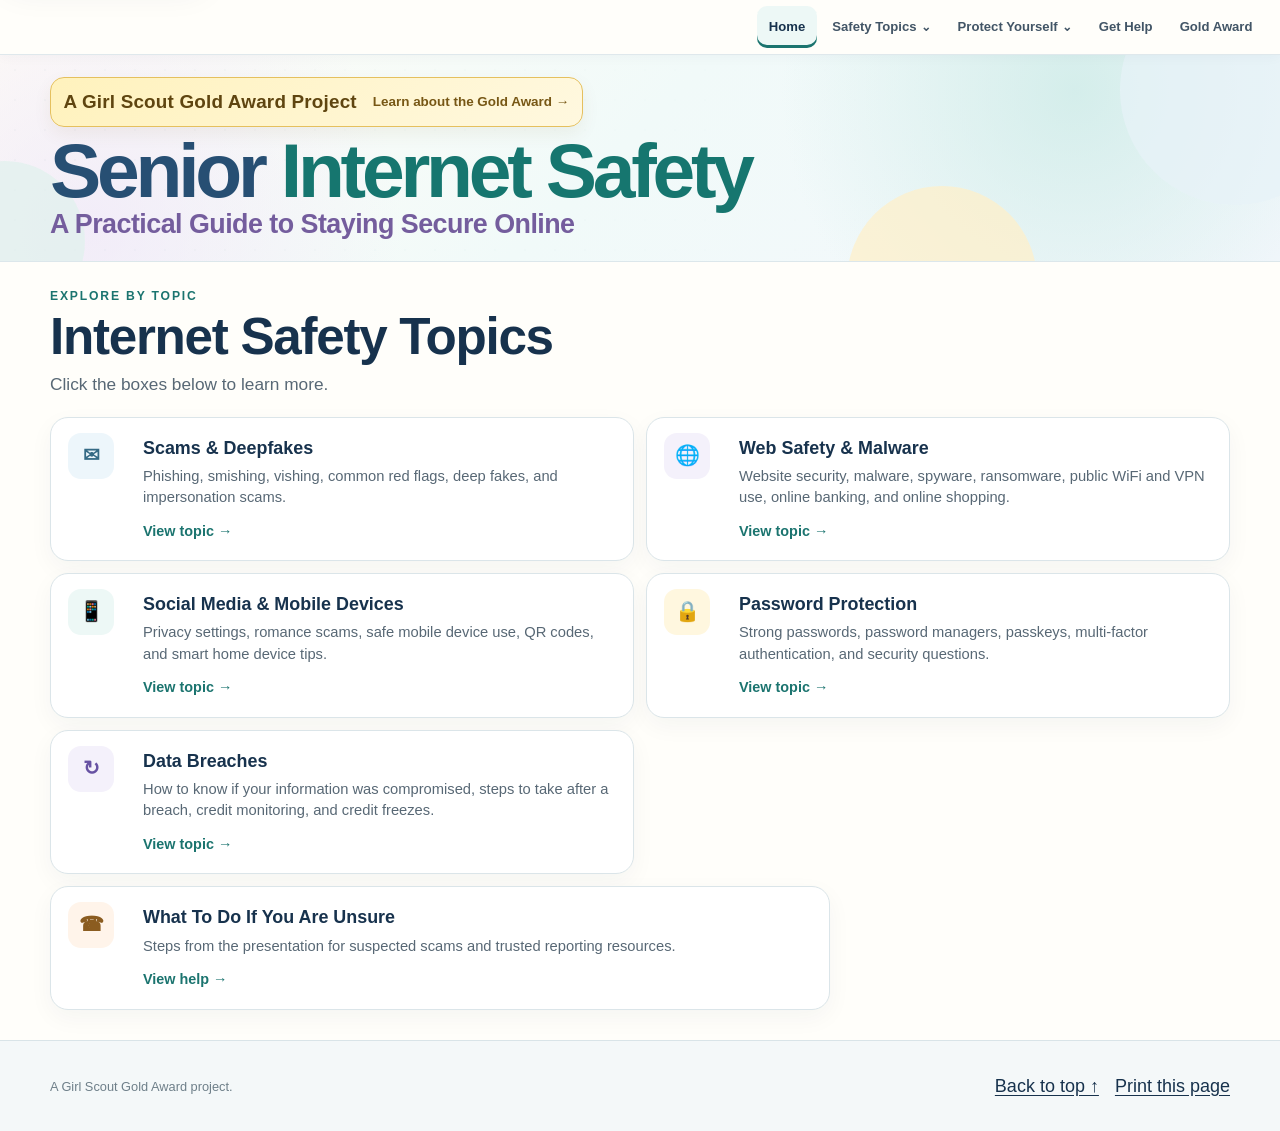
==== commit 83a2ebd9: "Createed shared navigation and footer. Added Gold Award page content." ====
--- a/index.html
+++ b/index.html
@@ -11,12 +11,7 @@
 </head>
 <body>
 <a class="skip-link" href="#main">Skip to main content</a>
-<header class="site-header" id="top">
-<div class="nav-shell">
-<button aria-controls="site-nav" aria-expanded="false" aria-label="Open navigation" class="menu-button" type="button"><span aria-hidden="true">☰</span></button>
-<nav aria-label="Main navigation" class="site-nav" id="site-nav"><a aria-current="page" href="index.html">Home</a><details class="nav-group"><summary class="nav-group-label">Safety Topics <span aria-hidden="true" class="nav-arrow">⌄</span></summary><div class="nav-dropdown"><a href="scams.html">Scams &amp; Deepfakes</a><a href="web-safety.html">Web Safety &amp; Malware</a><a href="social-mobile.html">Social Media &amp; Mobile</a></div></details><details class="nav-group"><summary class="nav-group-label">Protect Yourself <span aria-hidden="true" class="nav-arrow">⌄</span></summary><div class="nav-dropdown"><a href="protect-yourself.html">Password Protection</a><a href="data-breaches.html">Data Breaches &amp; Credit Protection</a></div></details><a class="nav-help" href="get-help.html">Get Help</a><a href="gold-award.html">Gold Award</a></nav>
-</div>
-</header>
+<div data-site-header></div>
 <main id="main">
 <section aria-labelledby="hero-title" class="hero home-hero">
 <div aria-hidden="true" class="hero-orb orb-one"></div>
@@ -51,12 +46,7 @@
 </div>
 </section>
 </main>
-<footer class="site-footer">
-<div class="shell footer-grid">
-<div><p class="footer-small">A Girl Scout Gold Award project.</p></div>
-<div class="footer-links"><a href="#top">Back to top ↑</a><button id="print-page" type="button">Print this page</button></div>
-</div>
-</footer>
+<div data-site-footer></div>
 <script defer="" src="js/script.js"></script>
 </body>
 </html>
--- a/css/styles.css
+++ b/css/styles.css
@@ -97,8 +97,6 @@
   color: #464b58;
 }
 .site-nav a:hover, .site-nav a:focus-visible { background: var(--purple-soft); color: var(--navy); }
-.site-nav .nav-help { background: var(--navy); color: #fff; padding-inline: .95rem; }
-.site-nav .nav-help:hover, .site-nav .nav-help:focus-visible { background: var(--purple); color: #fff; }
 .menu-button { display: none; }
 
 .hero {
@@ -506,9 +504,6 @@
 .site-nav a { color: #425566; }
 .site-nav a:hover,
 .site-nav a:focus-visible { background: var(--teal-soft); color: var(--navy); }
-.site-nav .nav-help { background: var(--teal); color: #fff; }
-.site-nav .nav-help:hover,
-.site-nav .nav-help:focus-visible { background: #145e5a; }
 .hero::before {
   background-image: radial-gradient(circle, rgba(27,116,111,.09) 1.3px, transparent 1.3px);
   background-size: 28px 28px;
@@ -704,7 +699,6 @@
 
 /* --- Multi-page navigation and topic directory --- */
 .site-nav a[aria-current="page"] { background: var(--teal-soft); color: var(--navy); box-shadow: inset 0 -3px 0 var(--teal); }
-.site-nav .nav-help[aria-current="page"] { background: var(--teal); color: #fff; box-shadow: none; }
 .topic-icon-row { display: flex; align-items: center; gap: 12px; margin-bottom: 18px; }
 .topic-directory { background: #fffefa; }
 .topic-grid { display: grid; grid-template-columns: repeat(2, minmax(0,1fr)); gap: 20px; margin-top: 34px; }
@@ -875,14 +869,70 @@
   font-size: clamp(2rem, 4vw, 3rem);
   line-height: 1.1;
 }
-.journey-placeholder {
-  margin: 0;
+.journey-intro {
+  max-width: 720px;
+  margin: 0 0 28px;
   color: var(--muted);
   font-size: 1.08rem;
-  padding: 20px 22px;
-  background: #f8fbfb;
-  border: 1px dashed #b9ced0;
-  border-radius: 14px;
+  line-height: 1.65;
+}
+.journey-story-grid { display: grid; gap: 18px; }
+.journey-story,
+.journey-inspiration {
+  padding: clamp(20px, 4vw, 30px);
+  border: 1px solid #dbe5e9;
+  border-radius: var(--radius-md);
+}
+.journey-story { background: #f8fbfb; }
+.journey-story-cause { background: #fffaf0; border-color: #eddaa5; }
+.journey-story-label {
+  margin: 0 0 .35rem;
+  color: var(--teal);
+  font-size: .74rem;
+  font-weight: 900;
+  letter-spacing: .1em;
+  text-transform: uppercase;
+}
+.journey-story-cause .journey-story-label { color: #986814; }
+.journey-story h3,
+.journey-inspiration h3 {
+  margin: 0 0 .8rem;
+  color: var(--navy);
+  font-family: Georgia, serif;
+  font-size: clamp(1.35rem, 3vw, 1.7rem);
+  line-height: 1.25;
+}
+.journey-story p:not(.journey-story-label) {
+  margin: 0;
+  color: #4e5d66;
+  line-height: 1.65;
+}
+.journey-story p:not(.journey-story-label) + p:not(.journey-story-label) { margin-top: .9rem; }
+.journey-inspiration {
+  position: relative;
+  overflow: hidden;
+  background: #edf8f6;
+  border-color: #cfe6e2;
+}
+.journey-inspiration::after {
+  position: absolute;
+  right: 18px;
+  bottom: -34px;
+  color: rgba(37, 119, 110, .09);
+  content: "\201C";
+  font-family: Georgia, serif;
+  font-size: 10rem;
+  line-height: 1;
+}
+.journey-inspiration blockquote {
+  position: relative;
+  z-index: 1;
+  margin: 0;
+  color: #315b57;
+  font-family: Georgia, serif;
+  font-size: clamp(1.08rem, 2.5vw, 1.3rem);
+  font-style: italic;
+  line-height: 1.6;
 }
 @media (max-width: 1200px) and (min-width: 901px) {
   .nav-shell { gap: 8px; }
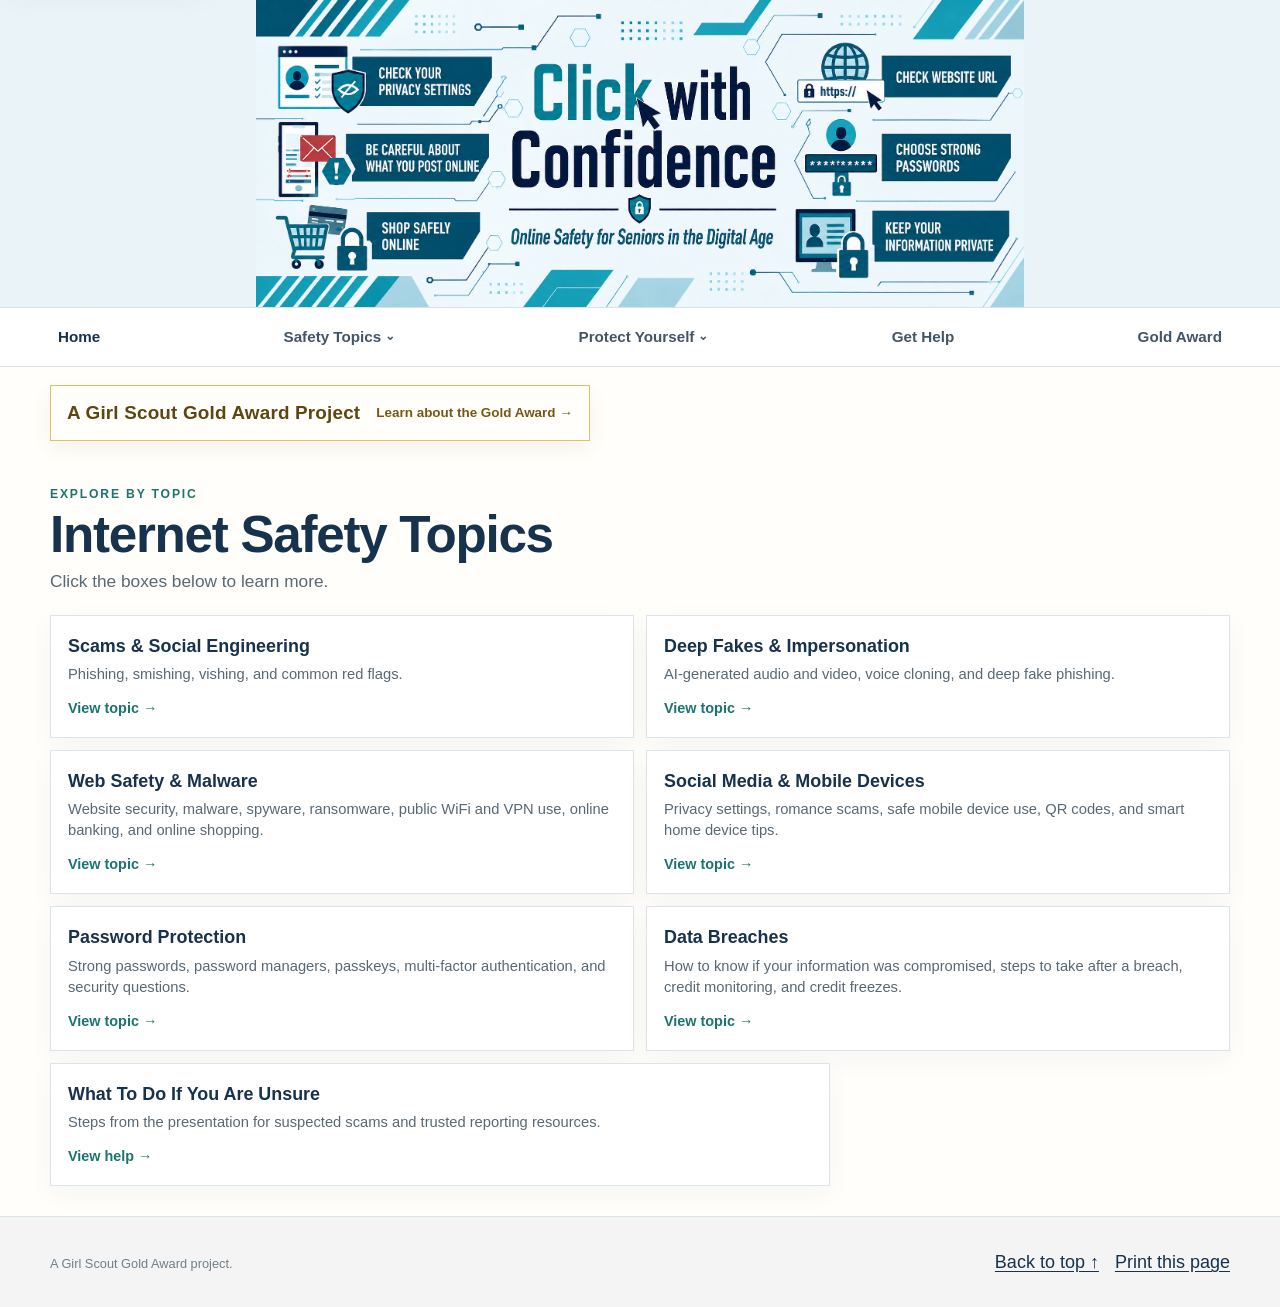
==== commit 3c9f9ce7: "Cleaned up things and added a banner." ====
--- a/index.html
+++ b/index.html
@@ -6,26 +6,20 @@
 <meta content="width=device-width, initial-scale=1" name="viewport"/>
 <meta content="Online Safety for Seniors. A Girl Scout Gold Award project." name="description"/>
 <meta content="#fffefa" name="theme-color"/>
-<title>Online Safety for Seniors | Senior Internet Safety</title>
+<title>Click with Confidence: Online Safety for Seniors in the Digital Age</title>
 <link href="css/styles.css" rel="stylesheet"/>
 </head>
 <body>
 <a class="skip-link" href="#main">Skip to main content</a>
 <div data-site-header></div>
 <main id="main">
-<section aria-labelledby="hero-title" class="hero home-hero">
-<div aria-hidden="true" class="hero-orb orb-one"></div>
-<div aria-hidden="true" class="hero-orb orb-two"></div>
-<div aria-hidden="true" class="hero-orb orb-three"></div>
-<div class="shell home-hero-grid">
-<div class="hero-copy">
+<h1 class="visually-hidden">Click with Confidence: Online Safety for Seniors in the Digital Age</h1>
+<section class="section home-intro-strip">
+<div class="shell">
 <a aria-label="Learn about this Girl Scout Gold Award project" class="gold-award-banner" href="gold-award.html">
 <span class="gold-award-label">A Girl Scout Gold Award Project</span>
 <span class="gold-award-link">Learn about the Gold Award →</span>
 </a>
-<h1 id="hero-title"><span class="hero-title-senior">Senior</span> <span class="hero-title-security">Internet Safety</span></h1>
-<p class="hero-tagline">A Practical Guide to Staying Secure Online</p>
-</div>
 </div>
 </section>
 <section aria-labelledby="topics-title" class="section topic-directory">
@@ -36,12 +30,13 @@
 <p>Click the boxes below to learn more.</p>
 </div>
 <div class="topic-grid">
-<a class="topic-link-card" href="scams.html"><span class="topic-card-icon">✉</span><div><h3>Scams &amp; Deepfakes</h3><p>Phishing, smishing, vishing, common red flags, deep fakes, and impersonation scams.</p><strong>View topic →</strong></div></a>
-<a class="topic-link-card" href="web-safety.html"><span class="topic-card-icon">🌐</span><div><h3>Web Safety &amp; Malware</h3><p>Website security, malware, spyware, ransomware, public WiFi and VPN use, online banking, and online shopping.</p><strong>View topic →</strong></div></a>
-<a class="topic-link-card" href="social-mobile.html"><span class="topic-card-icon">📱</span><div><h3>Social Media &amp; Mobile Devices</h3><p>Privacy settings, romance scams, safe mobile device use, QR codes, and smart home device tips.</p><strong>View topic →</strong></div></a>
-<a class="topic-link-card" href="protect-yourself.html"><span class="topic-card-icon">🔒</span><div><h3>Password Protection</h3><p>Strong passwords, password managers, passkeys, multi-factor authentication, and security questions.</p><strong>View topic →</strong></div></a>
-<a class="topic-link-card" href="data-breaches.html"><span class="topic-card-icon">↻</span><div><h3>Data Breaches</h3><p>How to know if your information was compromised, steps to take after a breach, credit monitoring, and credit freezes.</p><strong>View topic →</strong></div></a>
-<a class="topic-link-card topic-help-card" href="get-help.html"><span class="topic-card-icon">☎</span><div><h3>What To Do If You Are Unsure</h3><p>Steps from the presentation for suspected scams and trusted reporting resources.</p><strong>View help →</strong></div></a>
+<a class="topic-link-card" href="scams.html"><div><h3>Scams &amp; Social Engineering</h3><p>Phishing, smishing, vishing, and common red flags.</p><strong>View topic →</strong></div></a>
+<a class="topic-link-card" href="deepfakes.html"><div><h3>Deep Fakes &amp; Impersonation</h3><p>AI-generated audio and video, voice cloning, and deep fake phishing.</p><strong>View topic →</strong></div></a>
+<a class="topic-link-card" href="web-safety.html"><div><h3>Web Safety &amp; Malware</h3><p>Website security, malware, spyware, ransomware, public WiFi and VPN use, online banking, and online shopping.</p><strong>View topic →</strong></div></a>
+<a class="topic-link-card" href="social-mobile.html"><div><h3>Social Media &amp; Mobile Devices</h3><p>Privacy settings, romance scams, safe mobile device use, QR codes, and smart home device tips.</p><strong>View topic →</strong></div></a>
+<a class="topic-link-card" href="protect-yourself.html"><div><h3>Password Protection</h3><p>Strong passwords, password managers, passkeys, multi-factor authentication, and security questions.</p><strong>View topic →</strong></div></a>
+<a class="topic-link-card" href="data-breaches.html"><div><h3>Data Breaches</h3><p>How to know if your information was compromised, steps to take after a breach, credit monitoring, and credit freezes.</p><strong>View topic →</strong></div></a>
+<a class="topic-link-card topic-help-card" href="get-help.html"><div><h3>What To Do If You Are Unsure</h3><p>Steps from the presentation for suspected scams and trusted reporting resources.</p><strong>View help →</strong></div></a>
 </div>
 </div>
 </section>
--- a/css/styles.css
+++ b/css/styles.css
@@ -360,6 +360,15 @@
 .credit-freeze-card { background: var(--teal-soft); border: 1px solid #bfe8e2; border-radius: var(--radius-lg); padding: 28px; display: flex; gap: 24px; align-items: center; justify-content: space-between; }
 .credit-freeze-card h3 { font-family: Georgia, serif; color: var(--navy); font-size: 1.65rem; margin: .25rem 0 .45rem; }
 .credit-freeze-card p { color: #4d6663; margin-bottom: 0; }
+.credit-link-grid { display: grid; grid-template-columns: repeat(2, minmax(0, 1fr)); gap: 10px; margin-top: 20px; }
+.credit-agency-link { display: flex; align-items: center; justify-content: space-between; gap: 12px; padding: 13px 14px; border: 2px solid #d7c17e; border-radius: 12px; background: #fff; color: var(--navy); text-decoration: none; box-shadow: 0 4px 10px rgba(109, 78, 14, .06); transition: transform .15s ease, border-color .15s ease, box-shadow .15s ease; }
+.credit-agency-link:hover,
+.credit-agency-link:focus-visible { transform: translateY(-2px); border-color: #a87916; box-shadow: 0 8px 18px rgba(109, 78, 14, .12); }
+.credit-agency-link strong,
+.credit-agency-link small { display: block; }
+.credit-agency-link small { margin-top: 2px; color: var(--muted); font-size: .76rem; }
+.credit-agency-link > span:last-child { color: #80580f; font-size: 1.1rem; font-weight: 900; }
+.credit-report-link { grid-column: 1 / -1; background: var(--gold-soft); }
 
 .help-section { background: linear-gradient(135deg, #201844, #312462); color: #fff; }
 .resource-grid { display: grid; grid-template-columns: repeat(2, 1fr); gap: 14px; }
@@ -422,7 +431,7 @@
   .section-number { font-size: 3.1rem; }
   .section-icon { width: 50px; height: 50px; }
   .section-heading h2 { font-size: 2.2rem; }
-  .quick-grid, .three-cards, .four-cards, .two-wide, .two-columns, .privacy-layout, .resource-grid, .horizontal-steps, .verify-grid, .malware-grid { grid-template-columns: 1fr; }
+  .quick-grid, .three-cards, .four-cards, .two-wide, .two-columns, .privacy-layout, .resource-grid, .horizontal-steps, .verify-grid, .malware-grid, .credit-link-grid { grid-template-columns: 1fr; }
   .quick-card { border-left: 1px solid var(--line); border-right: 1px solid var(--line); border-bottom: 1px solid var(--line); }
   .tab-list { grid-template-columns: 1fr; }
   .tab-list button { border-bottom: 1px solid var(--line); }
@@ -1867,3 +1876,401 @@
   .menu-button { margin-left: auto; }
   .site-nav { top: 52px; }
 }
+
+
+/* =========================================================
+   Square corners, plain backgrounds, bulleted lists.
+   ========================================================= */
+
+/* 6. Flat header and banner, no gradient. */
+.home-hero,
+.inner-page-banner,
+.hero {
+  background: #fffefa;
+}
+.hero-orb { display: none; }
+.hero::before,
+.home-hero::before { display: none; }
+
+/* 2. Square corners everywhere. Numbered step circles stay round. */
+:root {
+  --radius-lg: 0;
+  --radius-md: 0;
+  --radius-sm: 0;
+}
+.panel,
+.info-card,
+.callout,
+.topic-link-card,
+.privacy-card,
+.romance-card,
+.red-flag-panel,
+.resource-card,
+.action-details,
+.learning-details,
+.scam-accordion,
+.scam-example-details,
+.browser-card,
+.scam-tabs,
+.example-card,
+.security-question-card,
+.next-topic-card,
+.resource-callout,
+.journey-card,
+.journey-story,
+.journey-inspiration,
+.deepfake-story,
+.credit-freeze-card,
+.password-scorecard,
+.breach-card,
+.wifi-banner,
+.response-card,
+.help-reminder,
+.verify-grid article,
+.malware-grid article,
+.horizontal-steps li,
+.score-grid div,
+.wifi-actions div,
+.example-stack p,
+.question-examples span,
+.flag-result,
+.gold-award-banner,
+.button,
+.flag-choice {
+  border-radius: 0;
+}
+
+/* 2. No red, purple, or blue fills. Plain white or a light neutral. */
+.panel,
+.panel-red,
+.panel-violet,
+.panel-gold,
+.info-card,
+.callout,
+.privacy-card,
+.romance-card,
+.red-flag-panel,
+.malware-grid article,
+.example-stack p,
+.question-examples span,
+.flag-result,
+.journey-story,
+.journey-story-cause,
+.journey-inspiration,
+.credit-freeze-card,
+.password-scorecard,
+.breach-card,
+.wifi-banner,
+.response-card,
+.response-card-important,
+.deepfake-story,
+.help-reminder,
+.verify-grid article,
+.horizontal-steps li,
+.score-grid div,
+.wifi-actions div {
+  background: #fff;
+  border: 1px solid var(--line);
+  color: var(--ink);
+}
+.section-dark,
+.help-section {
+  background: var(--wash);
+  color: var(--ink);
+}
+
+/* Text that was light-on-dark needs to be dark now. */
+.section-heading.inverse h2,
+.story-lessons h3,
+.wifi-copy h3,
+.password-intro h3,
+.breach-heading h3 { color: var(--navy); }
+.section-heading.inverse p:not(.eyebrow),
+.story-lessons p,
+.verify-grid p,
+.wifi-copy p,
+.password-intro p:not(.eyebrow),
+.breach-card > p,
+.help-reminder p,
+.score-grid small { color: var(--muted); }
+
+/* 3. Lists are bullets, not colored badges. */
+ul.check-list { list-style: disc; padding-left: 1.4rem; }
+.check-list li { padding-left: 0; }
+.check-list li::before { content: none; }
+.check-list li::marker { color: var(--teal); }
+.warning-list li::marker { color: var(--red); }
+.neutral-list li::marker { color: var(--muted); }
+.credit-link-list { margin: 1rem 0 0; padding-left: 1.4rem; }
+.credit-link-list li::marker { color: var(--teal); }
+
+/* 7. Gold Award journey box is square, not a rounded card. */
+.journey-card {
+  border-radius: 0;
+  border: 1px solid var(--line);
+  border-top: 4px solid var(--gold);
+}
+.journey-inspiration::after { display: none; }
+
+/* Cards lost their icon column. */
+.topic-link-card { grid-template-columns: 1fr; gap: 0; }
+.resource-card,
+.breach-heading,
+.safe-response,
+.help-reminder,
+.story-call { display: block; }
+.scam-example-details summary { grid-template-columns: 1fr 42px; }
+@media (max-width: 560px) {
+  .scam-example-details summary { grid-template-columns: 1fr 34px; }
+}
+
+/* Beat the later inner-page overrides. */
+.inner-page main .panel,
+.inner-page main .info-card,
+.inner-page main .example-card,
+.inner-page main .action-details,
+.inner-page main .learning-details,
+.inner-page main .scam-accordion,
+.inner-page main .response-card,
+.inner-page main .browser-page,
+.inner-page main .email-content,
+.inner-page main .phone-screen,
+.inner-page main .voicemail-card,
+.inner-page main .form-demo,
+.inner-page main .section-icon {
+  border-radius: 0;
+}
+.inner-page main .panel,
+.inner-page main .info-card {
+  background: #fff;
+  border: 1px solid var(--line);
+}
+
+/* All list variants use markers, not badges. */
+.check-list li::before,
+.warning-list li::before,
+.check-list.neutral-list li::before { content: none; }
+.inner-page main .check-list li { padding-left: 0; }
+
+/* No gradient fills on section backgrounds. */
+.gold-award-intro,
+.emergency-intro,
+.golden-home,
+.section-dark,
+.help-section,
+.vishing-prevention-inline,
+.browser-banner,
+.gold-award-banner {
+  background: #fffefa;
+}
+.vishing-prevention-inline { border-radius: 0; }
+.browser-banner { border-radius: 0; background: var(--wash); }
+.gold-award-banner { border: 1px solid #e5c05e; }
+
+/* Square the active nav pill. */
+.site-nav a,
+.site-nav a[aria-current="page"] { border-radius: 0; }
+
+/* Every remaining rounded corner. */
+.scam-example-details,
+.scam-example-details summary,
+.example-card,
+.example-head,
+.example-body,
+.embedded-example,
+.browser-shot,
+.phone-shot,
+.phone-screen,
+.email-window,
+.email-content,
+.voicemail-card,
+.pop-alert,
+.bubble,
+.link-preview,
+.email-cta,
+.address,
+.profile-card,
+.qr-box,
+.waveform,
+.tab-list button,
+.nav-dropdown,
+.menu-button,
+.skip-link,
+.brand-mark,
+.example-stack li,
+.example-list li,
+.question-examples span {
+  border-radius: 0;
+}
+
+/* Example stacks are bulleted lists, not tinted boxes. */
+ul.example-stack {
+  display: block;
+  list-style: disc;
+  padding-left: 1.4rem;
+  margin: 0;
+}
+ul.example-stack li {
+  background: transparent;
+  border: 0;
+  padding: 0;
+  margin: 0 0 .5rem;
+}
+.question-examples span {
+  display: list-item;
+  background: transparent;
+  padding: 0;
+  margin-left: 1.4rem;
+}
+
+/* Plain bullets by default. A green check only on a real checklist. */
+.check-list li::marker { color: var(--muted); }
+.check-list.do-list li::marker { color: var(--teal); content: "\2713  "; }
+.warning-list li::marker { color: var(--red); }
+
+/* Expand indicators are squares too. */
+.scam-example-details summary::after,
+.action-details summary::after,
+.learning-details summary::after {
+  border-radius: 0;
+  background: var(--wash);
+  color: var(--muted);
+}
+
+/* Neutral grey for alternating sections, not a blue tint. */
+.section-light,
+.section-tint,
+.section-dark,
+.help-section,
+.example-head,
+.scam-example-details[open] summary,
+.tab-list,
+.browser-toolbar,
+.email-toolbar,
+.site-footer {
+  background: #f4f4f4;
+}
+.section-light,
+.section-dark,
+.help-section { border-block-color: var(--line); }
+
+/* Standout warning line. */
+.alert-note {
+  margin: 24px 0 0;
+  padding: 16px 18px;
+  background: #fff;
+  border: 2px solid var(--red);
+  border-left-width: 8px;
+  color: var(--red);
+  font-size: 1.25rem;
+  line-height: 1.4;
+}
+.alert-note strong { font-weight: 800; }
+@media (max-width: 680px) {
+  .alert-note { font-size: 1.1rem; padding: 13px 14px; }
+}
+
+/* Links read as links: colored and underlined. */
+main a:not(.button):not(.topic-link-card):not(.resource-card):not(.credit-agency-link):not(.gold-award-banner) {
+  color: #1a5f8a;
+  text-decoration: underline;
+  text-underline-offset: 2px;
+}
+main a:not(.button):not(.topic-link-card):not(.gold-award-banner):hover,
+main a:not(.button):not(.topic-link-card):not(.gold-award-banner):focus-visible {
+  color: #0d3d5c;
+}
+.resource-list { max-width: 70ch; }
+
+/* Reporting section aligns left like the rest of the page. */
+.help-section .section-heading.centered { text-align: left; margin-inline: 0; }
+.help-section .resource-list { margin-inline: 0; }
+
+
+/* =========================================================
+   Banner across the top, navigation underneath it.
+   ========================================================= */
+.site-banner {
+  background: #eaf4f8;
+  line-height: 0;
+}
+.site-banner a { display: block; }
+.site-banner img {
+  display: block;
+  width: 100%;
+  height: auto;
+  margin: 0 auto;
+  width: 60%;
+  max-width: 1190px;
+}
+
+/* Nav sits below the banner and scrolls with the page. */
+.site-header {
+  position: static;
+  background: #fff;
+  border-top: 1px solid var(--line);
+  border-bottom: 1px solid var(--line);
+  box-shadow: none;
+}
+.nav-shell {
+  justify-content: space-between;
+  min-height: 0;
+  padding: 4px 0;
+}
+.site-nav {
+  margin-left: 0;
+  width: 100%;
+  justify-content: space-between;
+  gap: 0;
+}
+.site-nav > a,
+.site-nav .nav-group-label {
+  font-size: .95rem;
+  padding: .75rem .5rem;
+}
+.site-nav a[aria-current="page"] {
+  background: transparent;
+  box-shadow: none;
+  color: var(--navy);
+  font-weight: 800;
+}
+
+/* Skip link and back-to-top still need somewhere to land. */
+.visually-hidden {
+  position: absolute;
+  width: 1px;
+  height: 1px;
+  margin: -1px;
+  padding: 0;
+  overflow: hidden;
+  clip: rect(0 0 0 0);
+  white-space: nowrap;
+  border: 0;
+}
+.home-intro-strip { padding: 18px 0 0; }
+html { scroll-padding-top: 0; }
+
+@media (max-width: 900px) {
+  .nav-shell { justify-content: flex-end; padding: 0; }
+  .site-nav { position: static; width: auto; }
+  .site-nav.open { display: grid; }
+}
+
+/* Nav lines up with the page content below it. */
+.nav-shell { width: min(calc(100% - 36px), var(--max)); }
+
+/* Banner goes full width once the screen is narrow. */
+@media (max-width: 900px) {
+  .site-banner img { width: 100%; }
+}
+
+/* Gold Award page: plain outlined boxes, no wrapper card. */
+.journey-section .journey-story-grid { gap: 20px; margin-top: 20px; }
+.journey-section h2 { margin: .1rem 0 .5rem; }
+.journey-intro { max-width: 70ch; margin: 0; }
+.journey-story-label { margin: 0 0 .2rem; }
+.journey-section blockquote {
+  margin: 0;
+  padding: 0;
+  font-style: italic;
+}
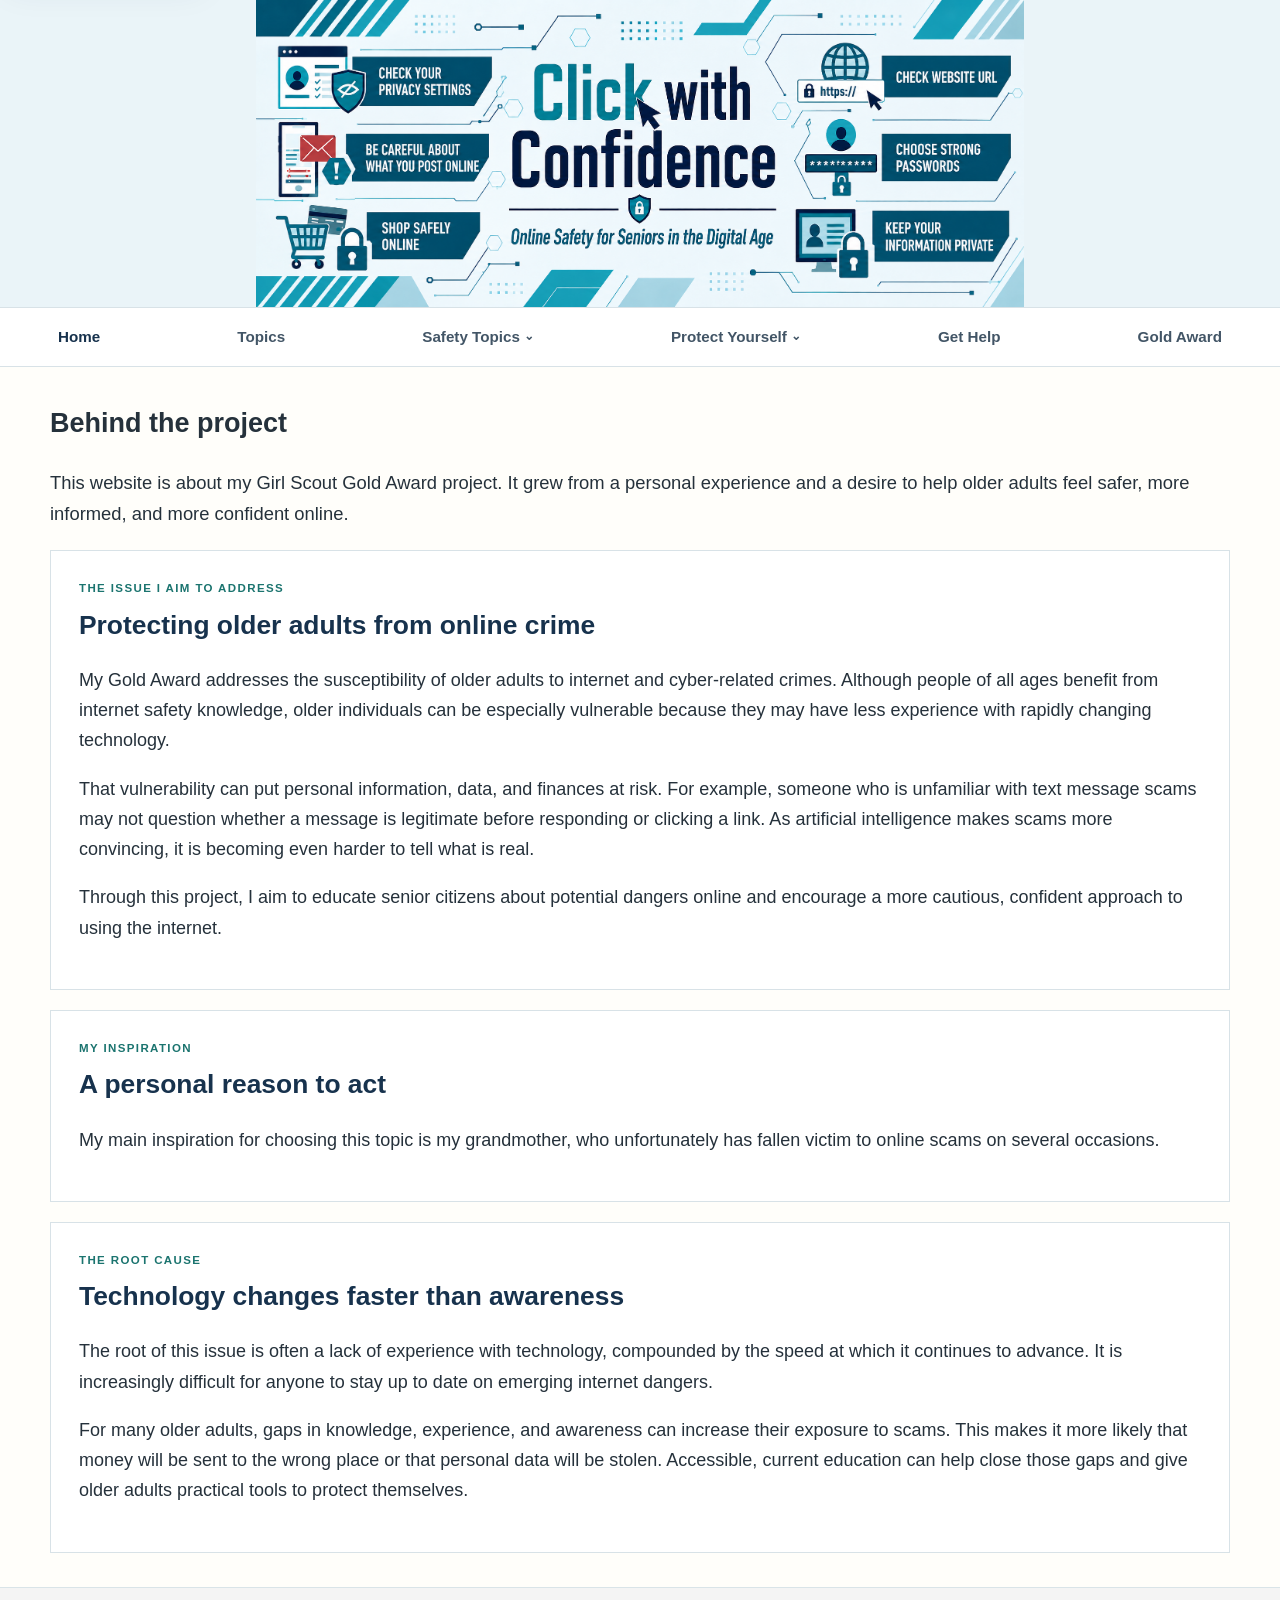
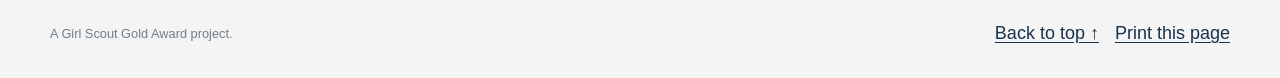
==== commit 9b097775: "Add project info on home page" ====
--- a/index.html
+++ b/index.html
@@ -14,29 +14,33 @@
 <div data-site-header></div>
 <main id="main">
 <h1 class="visually-hidden">Click with Confidence: Online Safety for Seniors in the Digital Age</h1>
-<section class="section home-intro-strip">
+
+<section aria-labelledby="welcome-title" class="section">
 <div class="shell">
-<a aria-label="Learn about this Girl Scout Gold Award project" class="gold-award-banner" href="gold-award.html">
-<span class="gold-award-label">A Girl Scout Gold Award Project</span>
-<span class="gold-award-link">Learn about the Gold Award →</span>
-</a>
-</div>
-</section>
-<section aria-labelledby="topics-title" class="section topic-directory">
-<div class="shell">
-<div class="section-heading compact-heading">
-<p class="eyebrow teal">Explore by topic</p>
-<h2 id="topics-title">Internet Safety Topics</h2>
-<p>Click the boxes below to learn more.</p>
-</div>
-<div class="topic-grid">
-<a class="topic-link-card" href="scams.html"><div><h3>Scams &amp; Social Engineering</h3><p>Phishing, smishing, vishing, and common red flags.</p><strong>View topic →</strong></div></a>
-<a class="topic-link-card" href="deepfakes.html"><div><h3>Deep Fakes &amp; Impersonation</h3><p>AI-generated audio and video, voice cloning, and deep fake phishing.</p><strong>View topic →</strong></div></a>
-<a class="topic-link-card" href="web-safety.html"><div><h3>Web Safety &amp; Malware</h3><p>Website security, malware, spyware, ransomware, public WiFi and VPN use, online banking, and online shopping.</p><strong>View topic →</strong></div></a>
-<a class="topic-link-card" href="social-mobile.html"><div><h3>Social Media &amp; Mobile Devices</h3><p>Privacy settings, romance scams, safe mobile device use, QR codes, and smart home device tips.</p><strong>View topic →</strong></div></a>
-<a class="topic-link-card" href="protect-yourself.html"><div><h3>Password Protection</h3><p>Strong passwords, password managers, passkeys, multi-factor authentication, and security questions.</p><strong>View topic →</strong></div></a>
-<a class="topic-link-card" href="data-breaches.html"><div><h3>Data Breaches</h3><p>How to know if your information was compromised, steps to take after a breach, credit monitoring, and credit freezes.</p><strong>View topic →</strong></div></a>
-<a class="topic-link-card topic-help-card" href="get-help.html"><div><h3>What To Do If You Are Unsure</h3><p>Steps from the presentation for suspected scams and trusted reporting resources.</p><strong>View help →</strong></div></a>
+<h2 id="welcome-title">Behind the project</h2>
+<p class="lead">This website is about my Girl Scout Gold Award project. It grew from a personal experience and a desire to help older adults feel safer, more informed, and more confident online.</p>
+
+<div class="story-grid">
+<article class="panel">
+<p class="panel-label">The issue I aim to address</p>
+<h3>Protecting older adults from online crime</h3>
+<p>My Gold Award addresses the susceptibility of older adults to internet and cyber-related crimes. Although people of all ages benefit from internet safety knowledge, older individuals can be especially vulnerable because they may have less experience with rapidly changing technology.</p>
+<p>That vulnerability can put personal information, data, and finances at risk. For example, someone who is unfamiliar with text message scams may not question whether a message is legitimate before responding or clicking a link. As artificial intelligence makes scams more convincing, it is becoming even harder to tell what is real.</p>
+<p>Through this project, I aim to educate senior citizens about potential dangers online and encourage a more cautious, confident approach to using the internet.</p>
+</article>
+
+<article class="panel" aria-labelledby="inspiration-title">
+<p class="panel-label">My inspiration</p>
+<h3 id="inspiration-title">A personal reason to act</h3>
+<p>My main inspiration for choosing this topic is my grandmother, who unfortunately has fallen victim to online scams on several occasions.</p>
+</article>
+
+<article class="panel">
+<p class="panel-label">The root cause</p>
+<h3>Technology changes faster than awareness</h3>
+<p>The root of this issue is often a lack of experience with technology, compounded by the speed at which it continues to advance. It is increasingly difficult for anyone to stay up to date on emerging internet dangers.</p>
+<p>For many older adults, gaps in knowledge, experience, and awareness can increase their exposure to scams. This makes it more likely that money will be sent to the wrong place or that personal data will be stolen. Accessible, current education can help close those gaps and give older adults practical tools to protect themselves.</p>
+</article>
 </div>
 </div>
 </section>
--- a/css/styles.css
+++ b/css/styles.css
@@ -2274,3 +2274,33 @@
   padding: 0;
   font-style: italic;
 }
+
+/* Home page project story. */
+.lead { font-size: 1.15rem; max-width: 70ch; }
+main p { max-width: 70ch; }
+.pull-quote {
+  margin: 0;
+  padding: 18px 22px;
+  border: 1px solid var(--line);
+  border-left: 6px solid var(--teal);
+  background: #fff;
+  font-size: 1.15rem;
+  font-style: italic;
+  max-width: 70ch;
+}
+
+/* Home story sections don't need topic-page spacing. */
+body:not(.inner-page) main > .section { padding: 34px 0; }
+body:not(.inner-page) main > .section h2 { margin-top: 0; }
+
+/* Home page story boxes. */
+.story-grid { display: grid; gap: 20px; margin-top: 20px; }
+
+/* Story box labels are teal, not warning red. */
+.story-grid .panel-label { color: var(--teal); }
+
+/* Home page text fills its box instead of stopping at 70ch. */
+body:not(.inner-page) main p,
+.story-grid p,
+.story-grid .lead,
+body:not(.inner-page) .lead { max-width: none; }
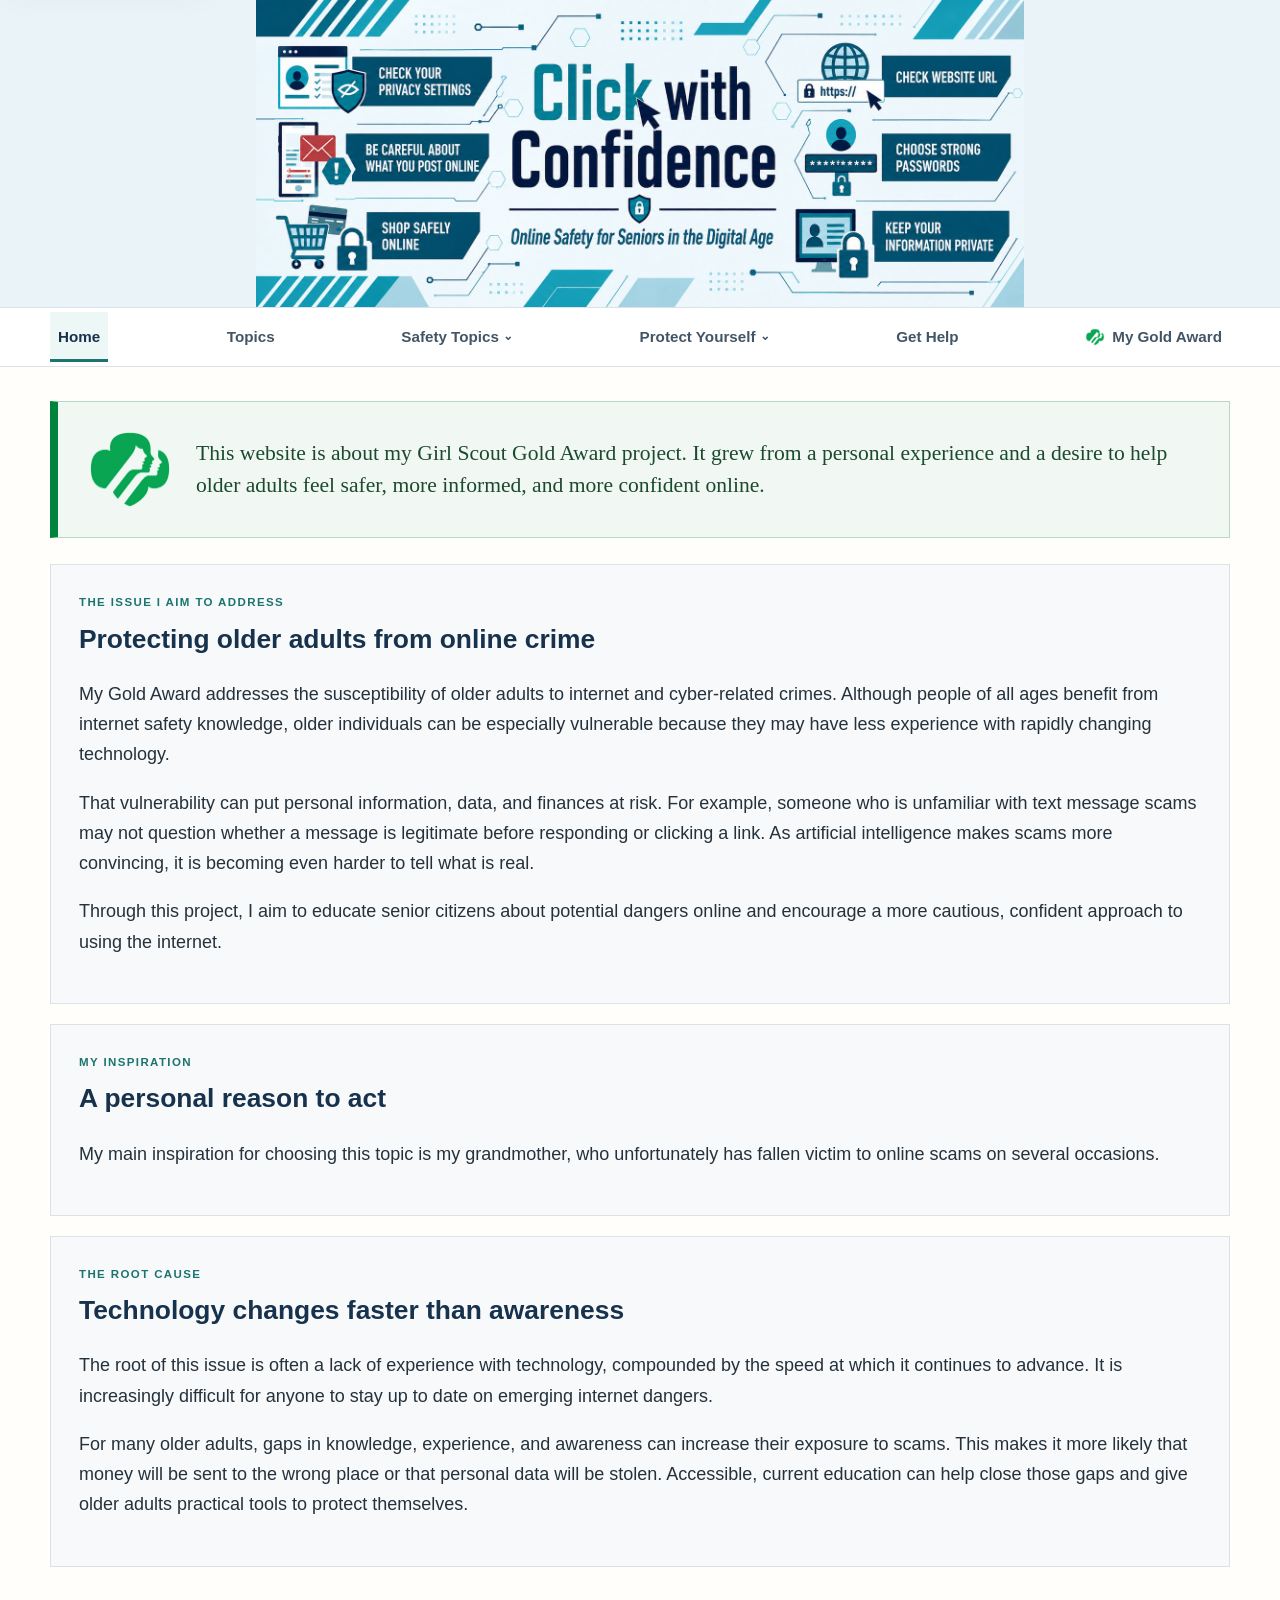
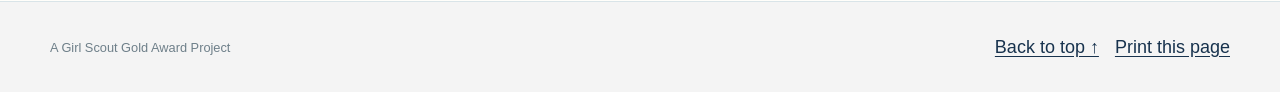
==== commit 658a5050: "removed unused images. Fixed home page, including adding a girl scout logo." ====
--- a/index.html
+++ b/index.html
@@ -17,8 +17,10 @@
 
 <section aria-labelledby="welcome-title" class="section">
 <div class="shell">
-<h2 id="welcome-title">Behind the project</h2>
-<p class="lead">This website is about my Girl Scout Gold Award project. It grew from a personal experience and a desire to help older adults feel safer, more informed, and more confident online.</p>
+<div class="intro-box">
+<img alt="Girl Scouts trefoil emblem" class="intro-emblem" src="images/girl-scout-logo-176.png"/>
+<p class="intro-text">This website is about my Girl Scout Gold Award project. It grew from a personal experience and a desire to help older adults feel safer, more informed, and more confident online.</p>
+</div>
 
 <div class="story-grid">
 <article class="panel">
--- a/css/styles.css
+++ b/css/styles.css
@@ -2304,3 +2304,206 @@
 .story-grid p,
 .story-grid .lead,
 body:not(.inner-page) .lead { max-width: none; }
+
+/* Website red flags, each in its own faint box. */
+.flag-examples { display: grid; gap: 16px; margin: 0 0 12px; }
+.flag-item {
+  background: var(--box-bg);
+  border: 1px solid var(--line);
+  padding: 18px 20px;
+}
+.flag-item h3 {
+  margin: 0 0 .5rem;
+  font-size: 1.15rem;
+  font-weight: 700;
+  color: var(--navy);
+}
+.flag-item p { margin: 0 0 .5rem; }
+.flag-item p:last-child { margin-bottom: 0; }
+
+/* Mock address bar so the padlock is visible. */
+.addr-bar {
+  display: inline-block;
+  padding: 7px 12px;
+  border: 1px solid #c8ccd4;
+  background: #fff;
+  font-family: ui-monospace, SFMono-Regular, Menlo, Consolas, monospace;
+  font-size: .92rem;
+  overflow-wrap: anywhere;
+}
+.addr-good { border-color: #9fc6bf; }
+.addr-bad { border-color: #e0b3b3; color: var(--red); }
+.addr-note { font-weight: 700; font-size: .9rem; }
+.addr-note-good { color: var(--teal); }
+.addr-note-bad { color: var(--red); }
+.flag-examples code {
+  font-family: ui-monospace, SFMono-Regular, Menlo, Consolas, monospace;
+  font-size: .95em;
+  overflow-wrap: anywhere;
+}
+.url-bad { color: var(--red); font-weight: 700; }
+.url-good { color: var(--teal); font-weight: 700; }
+
+/* Faint background on the shared text boxes. */
+:root { --box-bg: #f7f9fb; }
+.panel,
+.info-card,
+.callout,
+.privacy-card,
+.romance-card,
+.red-flag-panel,
+.malware-grid article,
+.verify-grid article,
+.horizontal-steps li,
+.score-grid div,
+.wifi-actions div,
+.credit-freeze-card,
+.password-scorecard,
+.breach-card,
+.wifi-banner,
+.response-card,
+.deepfake-story,
+.help-reminder,
+.next-topic-card,
+.resource-callout,
+.topic-link-card,
+.example-card,
+.inner-page main .panel,
+.inner-page main .info-card {
+  background: var(--box-bg);
+}
+
+/* Illustration of a fake tech-support pop-up. */
+.fake-popup-figure { margin: 14px 0; max-width: 520px; }
+.fake-popup-figure figcaption {
+  margin-bottom: 6px;
+  font-size: .84rem;
+  font-weight: 700;
+  color: var(--muted);
+}
+.fake-popup { border: 1px solid #b9bfc8; background: #fff; }
+.fake-popup-bar {
+  display: flex;
+  justify-content: space-between;
+  align-items: center;
+  padding: 8px 12px;
+  background: #2c3e50;
+  color: #fff;
+  font-size: .88rem;
+  font-weight: 700;
+}
+.fake-popup-close { opacity: .7; }
+.fake-popup-body { padding: 16px 18px; font-size: .92rem; }
+.fake-popup-body p { margin: 0 0 .6rem; }
+.fake-popup-alarm {
+  color: var(--red);
+  font-size: 1.1rem;
+  font-weight: 800;
+}
+.fake-field {
+  margin: 0 0 8px;
+  padding: 8px 10px;
+  border: 1px solid #c3c8d0;
+  background: #fbfbfc;
+  color: #8a9099;
+  font-size: .88rem;
+}
+.fake-command {
+  margin: 0 0 .7rem;
+  padding: 9px 11px;
+  background: #1e242c;
+  color: #d8dee6;
+  font-family: ui-monospace, SFMono-Regular, Menlo, Consolas, monospace;
+  font-size: .85rem;
+  overflow-wrap: anywhere;
+}
+.fake-command-note { color: #8f98a3; }
+.fake-popup-body kbd {
+  padding: 1px 6px;
+  border: 1px solid #b9bfc8;
+  background: #f2f3f5;
+  font-family: inherit;
+  font-size: .85em;
+}
+.fake-popup-buttons { margin: 0; }
+.fake-button {
+  display: inline-block;
+  padding: 9px 14px;
+  background: var(--red);
+  color: #fff;
+  font-weight: 700;
+  font-size: .9rem;
+}
+
+/* Header sits above page content so dropdowns are readable. */
+.site-header {
+  position: relative;
+  z-index: 200;
+}
+.nav-dropdown {
+  background: #fff;
+  border: 1px solid #b9c4cc;
+  box-shadow: 0 6px 16px rgba(23, 50, 77, .18);
+  z-index: 250;
+}
+
+/* Current page is marked the same way whether or not it lives in a dropdown. */
+.site-nav a[aria-current="page"],
+.site-nav .active-group > .nav-group-label {
+  background: var(--teal-soft);
+  color: var(--navy);
+  font-weight: 800;
+  box-shadow: inset 0 -3px 0 var(--teal);
+}
+.nav-dropdown a[aria-current="page"] {
+  background: var(--teal-soft);
+  box-shadow: none;
+}
+
+/* Opening statement on the home page. */
+.intro-box {
+  display: flex;
+  align-items: center;
+  gap: 22px;
+  margin: 0 0 26px;
+  padding: 26px 28px;
+  background: #f1f8f3;
+  border: 1px solid #b7d8c3;
+  border-left: 8px solid #00843d;
+}
+.intro-emblem {
+  width: 88px;
+  height: auto;
+  flex: 0 0 auto;
+}
+.intro-text {
+  margin: 0;
+  font-family: Georgia, "Iowan Old Style", "Times New Roman", serif;
+  font-size: 1.35rem;
+  line-height: 1.5;
+  color: #1c4a2e;
+}
+@media (max-width: 680px) {
+  .intro-box {
+    display: block;
+    padding: 20px;
+    border-left-width: 6px;
+  }
+  .intro-emblem { width: 64px; margin-bottom: 12px; }
+  .intro-text { font-size: 1.15rem; }
+}
+
+/* Trefoil beside the Gold Award menu item. */
+.nav-gold-award {
+  display: inline-flex;
+  align-items: center;
+  gap: 7px;
+}
+.nav-trefoil {
+  width: 20px;
+  height: auto;
+  flex: 0 0 auto;
+}
+@media (max-width: 900px) {
+  .nav-gold-award { justify-content: flex-start; }
+}
